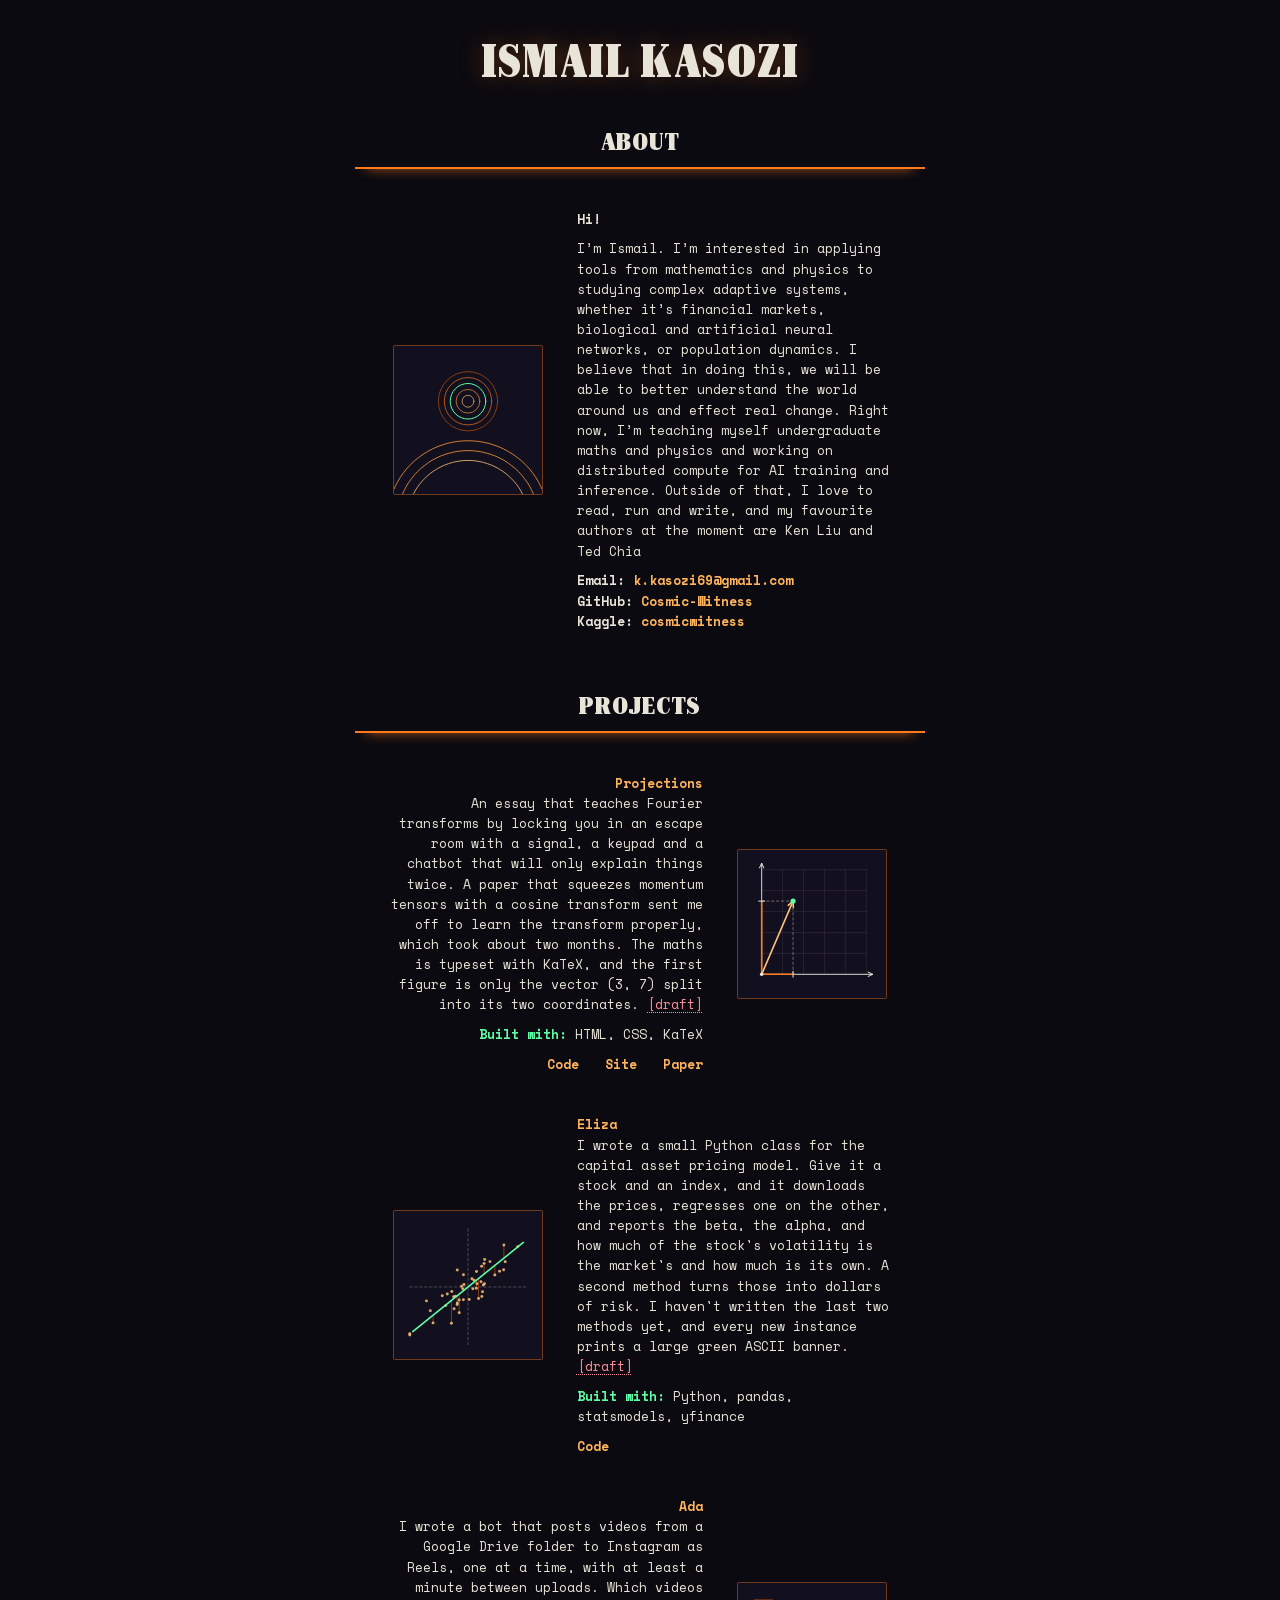
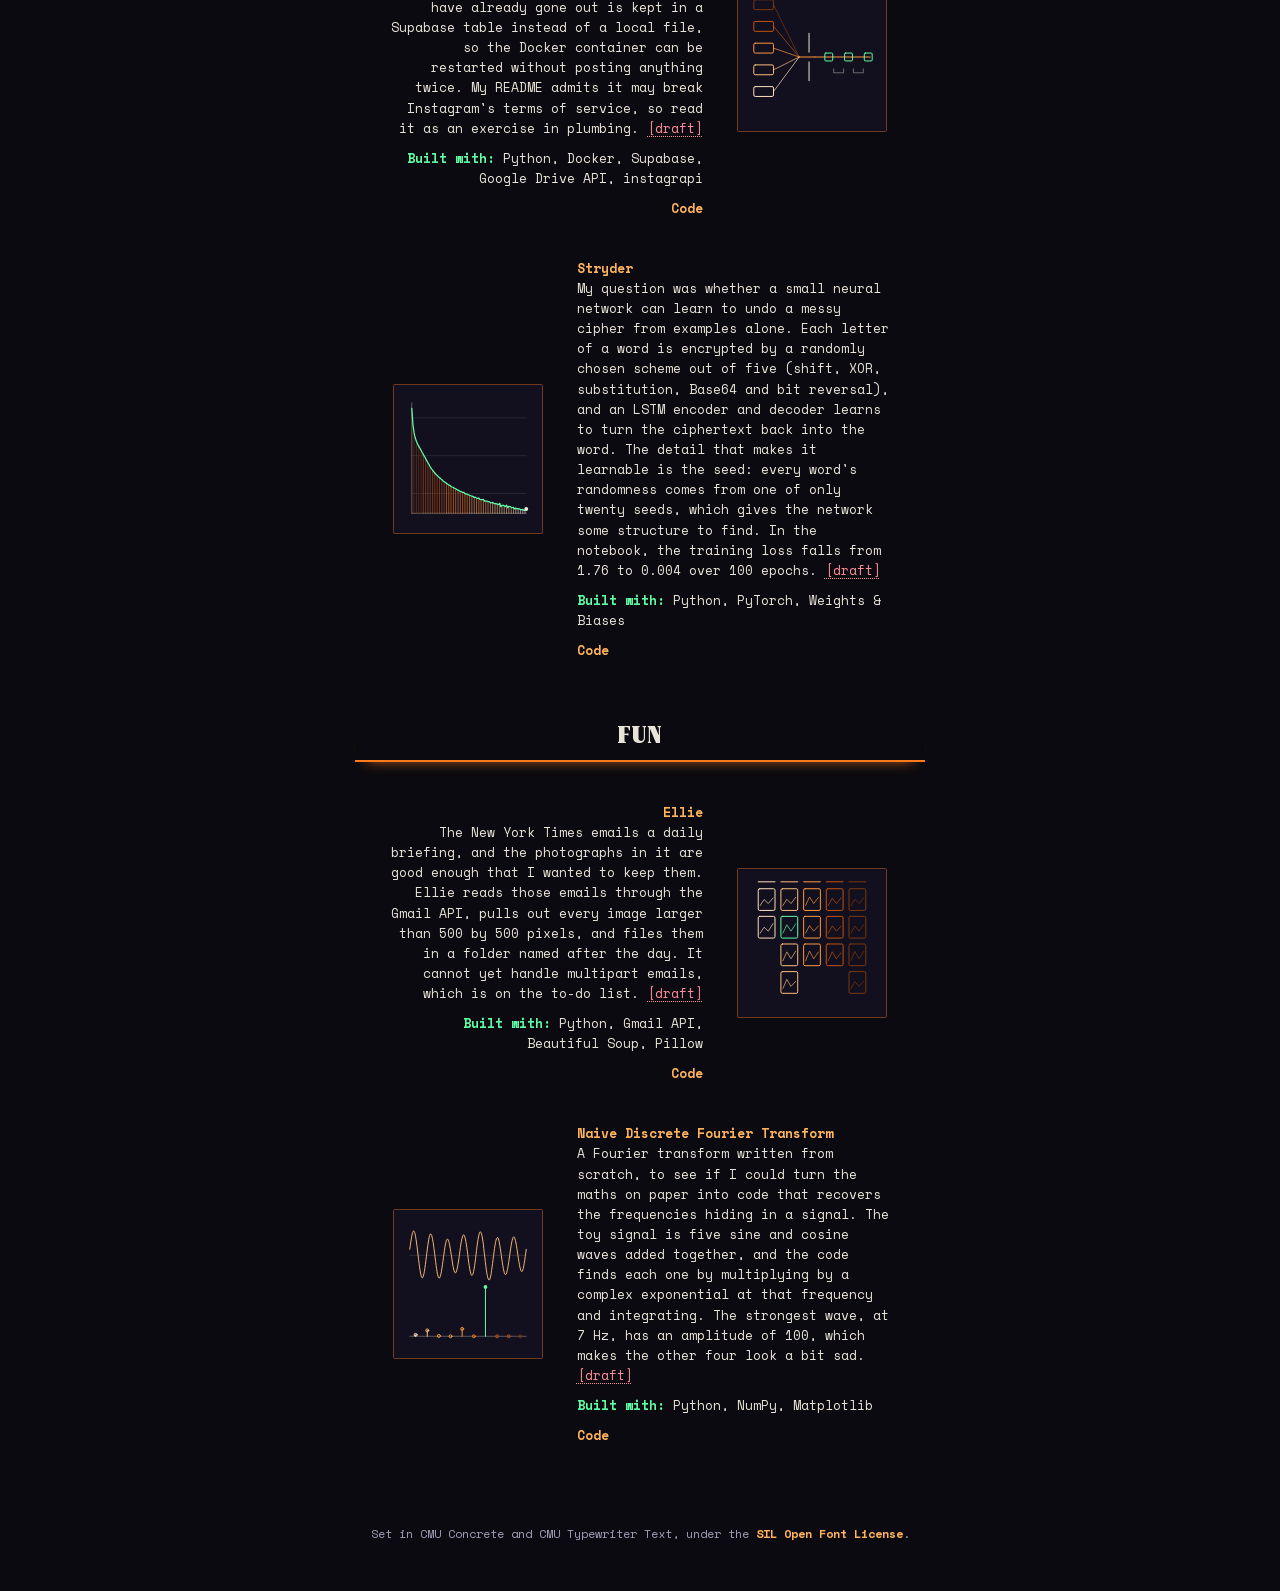
==== index.html @ 3f0572e3 "Replace introduction placeholders with personal biography" ====
<!doctype html>
<!-- Generated by scripts/build.py from content/projects.yaml. Edit those, not this file. -->
<html lang="en" data-font="mixed">
<head>
<meta charset="utf-8">
<meta name="viewport" content="width=device-width, initial-scale=1">
<title>Ismail Kasozi</title>
<meta name="description" content="Personal site of Ismail Kasozi: projects, writing and experiments.">
<meta name="color-scheme" content="light">
<meta name="theme-color" content="#ffffff">
<link rel="canonical" href="https://cosmic-witness.github.io/Archive-of-My-Own/">
<meta property="og:type" content="website">
<meta property="og:site_name" content="Ismail Kasozi">
<meta property="og:title" content="Ismail Kasozi">
<meta property="og:description" content="Personal site of Ismail Kasozi: projects, writing and experiments.">
<meta property="og:url" content="https://cosmic-witness.github.io/Archive-of-My-Own/">
<meta property="og:image" content="https://cosmic-witness.github.io/Archive-of-My-Own/og.png">
<meta property="og:image:width" content="1200">
<meta property="og:image:height" content="630">
<meta property="og:image:alt" content="Ismail Kasozi: a row of project thumbnails">
<meta name="twitter:card" content="summary_large_image">
<link rel="icon" href="favicon.svg" type="image/svg+xml" sizes="any">
<link rel="icon" href="favicon.png" type="image/png" sizes="32x32">
<link rel="apple-touch-icon" href="apple-touch-icon.png">
<link rel="preload" href="fonts/cmu-concrete-roman.woff2" as="font" type="font/woff2" crossorigin>
<link rel="preload" href="fonts/cmu-concrete-bold.woff2" as="font" type="font/woff2" crossorigin>
<link rel="preload" href="fonts/cmu-typewriter-bold.woff2" as="font" type="font/woff2" crossorigin>
<link rel="stylesheet" href="styles.css">
</head>
<body>
<a class="skip" href="#main">Skip to content</a>
<header class="masthead">
<h1>Ismail Kasozi</h1>
</header>
<main id="main">
<section id="about" aria-labelledby="h-about">
<h2 id="h-about">About</h2>
<div class="entry entry--left">
<div class="entry__media"><img class="thumb" src="thumbs/photo-placeholder.svg" width="150" height="150" alt="Placeholder for a portrait of Ismail Kasozi"></div>
<div class="entry__text">
<p class="hello">Hi!</p>
<p>I’m Ismail. I’m interested in applying tools from mathematics and physics to studying complex adaptive systems, whether it’s financial markets, biological and artificial neural networks, or population dynamics. I believe that in doing this, we will be able to better understand the world around us and effect real change. Right now, I’m teaching myself undergraduate maths and physics and working on distributed compute for AI training and inference. Outside of that, I love to read, run and write, and my favourite authors at the moment are Ken Liu and Ted Chia</p>
<p class="contact"><b>Email:</b> <span class="email" data-user="k.kasozi69" data-domain="gmail.com">k.kasozi69 [at] gmail [dot] com</span><br>
<b>GitHub:</b> <a href="https://github.com/Cosmic-Witness">Cosmic-Witness</a><br>
<b>Kaggle:</b> <a href="https://www.kaggle.com/cosmicwitness">cosmicwitness</a></p>
</div>
</div>
</section>
<section id="projects" aria-labelledby="h-projects">
<h2 id="h-projects">Projects</h2>
<article class="entry entry--right" id="projections">
<div class="entry__media"><img class="thumb" src="thumbs/Projections.svg" width="150" height="150" alt="Plot of the vector (3, 7) on x and y axes, with dashed guide lines to its coordinates on each axis."></div>
<div class="entry__text">
<h3 class="entry__title"><a href="https://cosmic-witness.github.io/Projections/">Projections</a></h3>
<p>An essay that teaches Fourier transforms by locking you in an escape room with a signal, a keypad and a chatbot that will only explain things twice. A paper that squeezes momentum tensors with a cosine transform sent me off to learn the transform properly, which took about two months. The maths is typeset with KaTeX, and the first figure is only the vector (3, 7) split into its two coordinates. <span class="draft">[draft]</span></p>
<p class="entry__built"><b>Built with:</b> HTML, CSS, KaTeX</p>
<p class="entry__links"><a href="https://github.com/Cosmic-Witness/Projections">Code</a> <a href="https://cosmic-witness.github.io/Projections/">Site</a> <a href="https://github.com/Cosmic-Witness/Projections/blob/main/Projections.pdf">Paper</a></p>
</div>
</article>
<article class="entry entry--left" id="eliza">
<div class="entry__media"><img class="thumb" src="thumbs/Eliza.svg" width="150" height="150" alt="Scatter of stock returns against market returns with a fitted red line and dashed zero axes."></div>
<div class="entry__text">
<h3 class="entry__title"><a href="https://github.com/Cosmic-Witness/Eliza">Eliza</a></h3>
<p>I wrote a small Python class for the capital asset pricing model. Give it a stock and an index, and it downloads the prices, regresses one on the other, and reports the beta, the alpha, and how much of the stock's volatility is the market's and how much is its own. A second method turns those into dollars of risk. I haven't written the last two methods yet, and every new instance prints a large green ASCII banner. <span class="draft">[draft]</span></p>
<p class="entry__built"><b>Built with:</b> Python, pandas, statsmodels, yfinance</p>
<p class="entry__links"><a href="https://github.com/Cosmic-Witness/Eliza">Code</a></p>
</div>
</article>
<article class="entry entry--right" id="ada">
<div class="entry__media"><img class="thumb" src="thumbs/Ada.svg" width="150" height="150" alt="Five rectangles narrowing through a gate into a single line of evenly spaced squares."></div>
<div class="entry__text">
<h3 class="entry__title"><a href="https://github.com/Cosmic-Witness/Ada">Ada</a></h3>
<p>I wrote a bot that posts videos from a Google Drive folder to Instagram as Reels, one at a time, with at least a minute between uploads. Which videos have already gone out is kept in a Supabase table instead of a local file, so the Docker container can be restarted without posting anything twice. My README admits it may break Instagram's terms of service, so read it as an exercise in plumbing. <span class="draft">[draft]</span></p>
<p class="entry__built"><b>Built with:</b> Python, Docker, Supabase, Google Drive API, instagrapi</p>
<p class="entry__links"><a href="https://github.com/Cosmic-Witness/Ada">Code</a></p>
</div>
</article>
<article class="entry entry--left" id="stryder">
<div class="entry__media"><img class="thumb" src="thumbs/Stryder.svg" width="150" height="150" alt="Training loss against epoch on a log scale, falling steeply at first and then flattening over 100 epochs."></div>
<div class="entry__text">
<h3 class="entry__title"><a href="https://github.com/Cosmic-Witness/Stryder">Stryder</a></h3>
<p>My question was whether a small neural network can learn to undo a messy cipher from examples alone. Each letter of a word is encrypted by a randomly chosen scheme out of five (shift, XOR, substitution, Base64 and bit reversal), and an LSTM encoder and decoder learns to turn the ciphertext back into the word. The detail that makes it learnable is the seed: every word's randomness comes from one of only twenty seeds, which gives the network some structure to find. In the notebook, the training loss falls from 1.76 to 0.004 over 100 epochs. <span class="draft">[draft]</span></p>
<p class="entry__built"><b>Built with:</b> Python, PyTorch, Weights &amp; Biases</p>
<p class="entry__links"><a href="https://github.com/Cosmic-Witness/Stryder">Code</a></p>
</div>
</article>
</section>
<section id="fun" aria-labelledby="h-fun">
<h2 id="h-fun">Fun</h2>
<article class="entry entry--right" id="ellie">
<div class="entry__media"><img class="thumb" src="thumbs/Ellie.svg" width="150" height="150" alt="A grid of photo frames in five columns, one column for each weekday."></div>
<div class="entry__text">
<h3 class="entry__title"><a href="https://github.com/Cosmic-Witness/Ellie">Ellie</a></h3>
<p>The New York Times emails a daily briefing, and the photographs in it are good enough that I wanted to keep them. Ellie reads those emails through the Gmail API, pulls out every image larger than 500 by 500 pixels, and files them in a folder named after the day. It cannot yet handle multipart emails, which is on the to-do list. <span class="draft">[draft]</span></p>
<p class="entry__built"><b>Built with:</b> Python, Gmail API, Beautiful Soup, Pillow</p>
<p class="entry__links"><a href="https://github.com/Cosmic-Witness/Ellie">Code</a></p>
</div>
</article>
<article class="entry entry--left" id="naive-discrete-fourier-transform">
<div class="entry__media"><img class="thumb" src="thumbs/Naive-Discrete-Fourier-Transform.svg" width="150" height="150" alt="A summed sine wave above a stem plot of its Fourier coefficient magnitudes, with one tall spike at 7 hertz and four small ones."></div>
<div class="entry__text">
<h3 class="entry__title"><a href="https://github.com/Cosmic-Witness/Naive-Discrete-Fourier-Transform">Naive Discrete Fourier Transform</a></h3>
<p>A Fourier transform written from scratch, to see if I could turn the maths on paper into code that recovers the frequencies hiding in a signal. The toy signal is five sine and cosine waves added together, and the code finds each one by multiplying by a complex exponential at that frequency and integrating. The strongest wave, at 7 Hz, has an amplitude of 100, which makes the other four look a bit sad. <span class="draft">[draft]</span></p>
<p class="entry__built"><b>Built with:</b> Python, NumPy, Matplotlib</p>
<p class="entry__links"><a href="https://github.com/Cosmic-Witness/Naive-Discrete-Fourier-Transform">Code</a></p>
</div>
</article>
</section>
</main>
<footer>
Set in CMU Concrete and CMU Typewriter Text, under the <a href="fonts/OFL.txt">SIL Open Font License</a>.
</footer>
<script>
document.querySelectorAll('.email').forEach(function (el) {
  var a = document.createElement('a'), addr = el.dataset.user + '@' + el.dataset.domain;
  a.href = 'mailto:' + addr; a.textContent = addr; el.replaceWith(a);
});
</script>
</body>
</html>
---- styles.css ----
/* Personal site. One centred column, no framework, no JavaScript needed to read it.
   Dark, with an orange rule and a green accent: the layout is plain and only colour and type carry the mood. */

/* ---- Fonts ---------------------------------------------------------------------------------
   Self-hosted, SIL OFL 1.1 (licences in fonts/). font-display: block, plus the <link rel="preload"> tags in
   index.html, means text is held back for a few milliseconds instead of being drawn in one face and then
   swapped to another. */
@font-face { font-family: "Roboto Serif Display"; font-weight: 900; font-style: normal; font-display: block;
  src: url("fonts/roboto-serif-display.woff2") format("woff2"); }
@font-face { font-family: "Roboto Serif Text"; font-weight: 400 700; font-style: normal; font-display: block;
  src: url("fonts/roboto-serif-text.woff2") format("woff2"); }
@font-face { font-family: "Space Mono"; font-weight: 400; font-style: normal; font-display: block;
  src: url("fonts/space-mono-regular.woff2") format("woff2"); }
@font-face { font-family: "Space Mono"; font-weight: 700; font-style: normal; font-display: block;
  src: url("fonts/space-mono-bold.woff2") format("woff2"); }

/* ---- Font presets ----------------------------------------------------------------------------
   Change <html data-font="..."> (or `font:` in content/projects.yaml, then rebuild).
     mixed     heavy condensed serif for the name and headings, monospace for everything else (default).
     terminal  monospace everywhere.
     paper     the serif everywhere: heavy for the headings, a text weight for the rest.
   Each preset sets two custom properties. If a web font fails to load, each falls back inside its own
   family (serif or monospace), so one preset never turns into another. */
:root {
  color-scheme: dark;
  --paper: #0b0a10;        /* page */
  --ink: #e9e4d8;         /* text */
  --muted: #a39cb8;
  --accent: #ff7a1a;       /* the rule under each heading */
  --link: #ffb35c;
  --green: #5dffa6;
  --alert: #ff8e9a;        /* [draft] and [TODO] */

  --display: "Roboto Serif Display", "Times New Roman", Times, serif;
  --serif: "Roboto Serif Text", Georgia, "Times New Roman", serif;
  --mono: "Space Mono", ui-monospace, "SFMono-Regular", Menlo, Consolas, monospace;

  --font-body: var(--mono);
  --font-head: var(--display);
  --head-weight: 900;
  --head-tracking: 0.03em;

  --size-body: 13px;
  --size-h1: 46px;
  --size-h2: 25px;
  --leading: 1.55;
}
:root[data-font="mixed"]    { --font-body: var(--mono);  --font-head: var(--display); }
:root[data-font="terminal"] { --font-body: var(--mono);  --font-head: var(--mono);
                              --head-weight: 700; --head-tracking: 0.14em; --size-h1: 28px; --size-h2: 17px; }
:root[data-font="paper"]    { --font-body: var(--serif); --font-head: var(--display); --size-body: 14px; }

/* ---- Base ------------------------------------------------------------------------------------ */
*, *::before, *::after { box-sizing: border-box; }

html { background: var(--paper); -webkit-text-size-adjust: 100%; text-size-adjust: 100%; }

body {
  margin: 0;
  padding: 0 16px 48px;
  background: var(--paper);
  color: var(--ink);
  font-family: var(--font-body);
  font-size: var(--size-body);
  line-height: var(--leading);
  overflow-wrap: break-word;
}

a { color: var(--link); font-weight: 700; text-decoration: none; }
a:hover { text-decoration: underline; text-underline-offset: 2px; text-shadow: 0 0 12px rgba(255, 179, 92, 0.55); }
a:focus-visible { outline: 2px solid var(--green); outline-offset: 3px; border-radius: 2px; }

.skip { position: absolute; left: 8px; top: -48px; padding: 6px 10px; background: var(--paper); border: 2px solid var(--green); }
.skip:focus { top: 8px; }

/* ---- Name and section headings -------------------------------------------------------------- */
.masthead { padding-top: 36px; text-align: center; }

h1 {
  margin: 0;
  font-family: var(--font-head);
  font-size: var(--size-h1);
  font-weight: var(--head-weight);
  letter-spacing: var(--head-tracking);
  text-transform: uppercase;
  line-height: 1.1;
  text-shadow: 0 0 24px rgba(255, 122, 26, 0.3);
}

/* 550px of text plus 10px padding each side, and one 2px rule underneath: nothing else. */
h2 {
  width: 100%;
  max-width: 570px;
  margin: 30px auto 0;
  padding: 10px;
  border-bottom: 2px solid var(--accent);
  box-shadow: 0 10px 14px -12px rgba(255, 122, 26, 0.85);
  text-align: center;
  font-family: var(--font-head);
  font-size: var(--size-h2);
  font-weight: var(--head-weight);
  letter-spacing: var(--head-tracking);
  text-transform: uppercase;
  line-height: 1.2;
}

/* ---- Entries ---------------------------------------------------------------------------------
   500px of content plus 40px padding each side; thumbnail column 1 : text column 2; 30px gap.
   Vertical padding of 20px top and bottom gives 40px between entries. */
.entry {
  display: flex;
  align-items: center;
  gap: 30px;
  width: 100%;
  max-width: 580px;
  margin: 0 auto;
  padding: 20px 40px;
}
.entry:first-of-type { padding-top: 40px; }

.entry__media { flex: 1 1 0; display: flex; justify-content: center; min-width: 0; }
.entry__text { flex: 2 1 0; min-width: 0; text-align: left; }

/* The zigzag: image on the right, text on the right-hand side of its column, aligned towards the image. */
.entry--right { flex-direction: row-reverse; }
.entry--right .entry__text { text-align: right; }

.thumb { display: block; width: 150px; height: 150px; border: 1px solid rgba(255, 122, 26, 0.4); border-radius: 2px; background: #120f1f; }

.entry__title { margin: 0; font-size: inherit; font-weight: 700; line-height: inherit; }
.entry__text p { margin: 0 0 0.75em; }
.entry__text p:last-child { margin-bottom: 0; }
.entry__built b { color: var(--green); }
.entry__links a + a { margin-left: 1.4em; }

.hello { margin-bottom: 0.4em; font-weight: 700; }
.contact { margin-top: 1em; }

/* Markers for things you still have to fill in.
   A text decoration, not a border, so the marks appear together with the text and not before it. */
.todo, .draft { color: var(--alert); font-weight: 400; text-decoration: underline dotted; text-decoration-thickness: 1px; text-underline-offset: 3px; }
.draft { white-space: nowrap; }

footer { max-width: 570px; margin: 48px auto 0; padding-top: 12px; text-align: center; color: var(--muted); font-size: 12px; }

/* ---- Phones ----------------------------------------------------------------------------------
   Stack each entry: image on top, centred; all text left-aligned. Body text goes up to 16px
   (15px in the monospace preset, whose letters are wider). */
@media (max-width: 640px) {
  :root { --size-body: 16px; --size-h1: 36px; --size-h2: 23px; --leading: 1.55; }
  :root[data-font="terminal"] { --size-body: 15px; --size-h1: 22px; --size-h2: 15px; }
  :root[data-font="paper"] { --size-body: 16px; }

  body { padding-bottom: 32px; }

  h2 { margin-top: 18px; }

  .entry, .entry--right {
    flex-direction: column;
    align-items: center;
    gap: 16px;
    max-width: 500px;
    padding: 24px 0;
  }
  .entry:first-of-type { padding-top: 28px; }
  .entry__media { flex: none; }
  .entry__text, .entry--right .entry__text { flex: none; width: 100%; text-align: left; }

  .entry__links a { display: inline-block; padding: 6px 0; }
}

/* On paper, back to dark ink on white. */
@media print {
  :root { --paper: #fff; --ink: #000; --muted: #444; --link: #000; --accent: #000; --green: #000; --alert: #000; }
  .skip { display: none; }
  a { text-decoration: underline; }
  h1, h2 { text-shadow: none; box-shadow: none; }
}
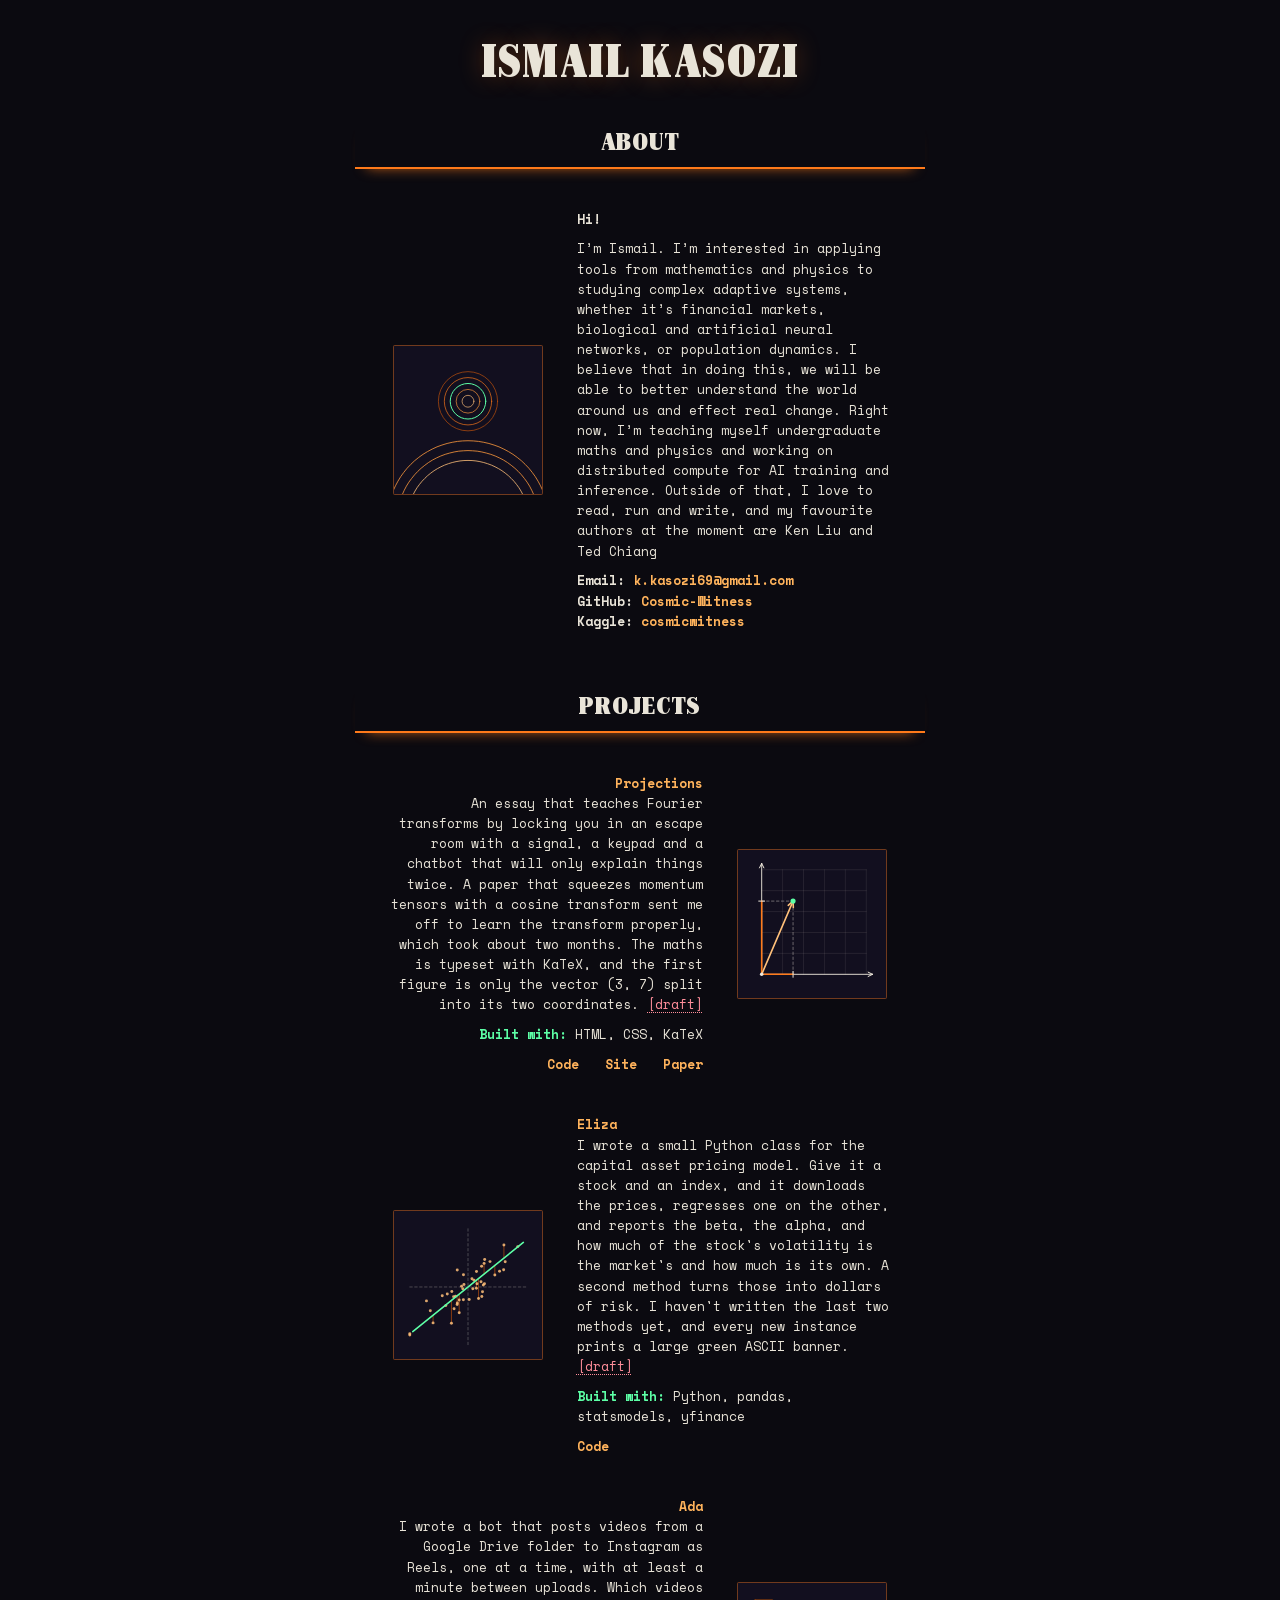
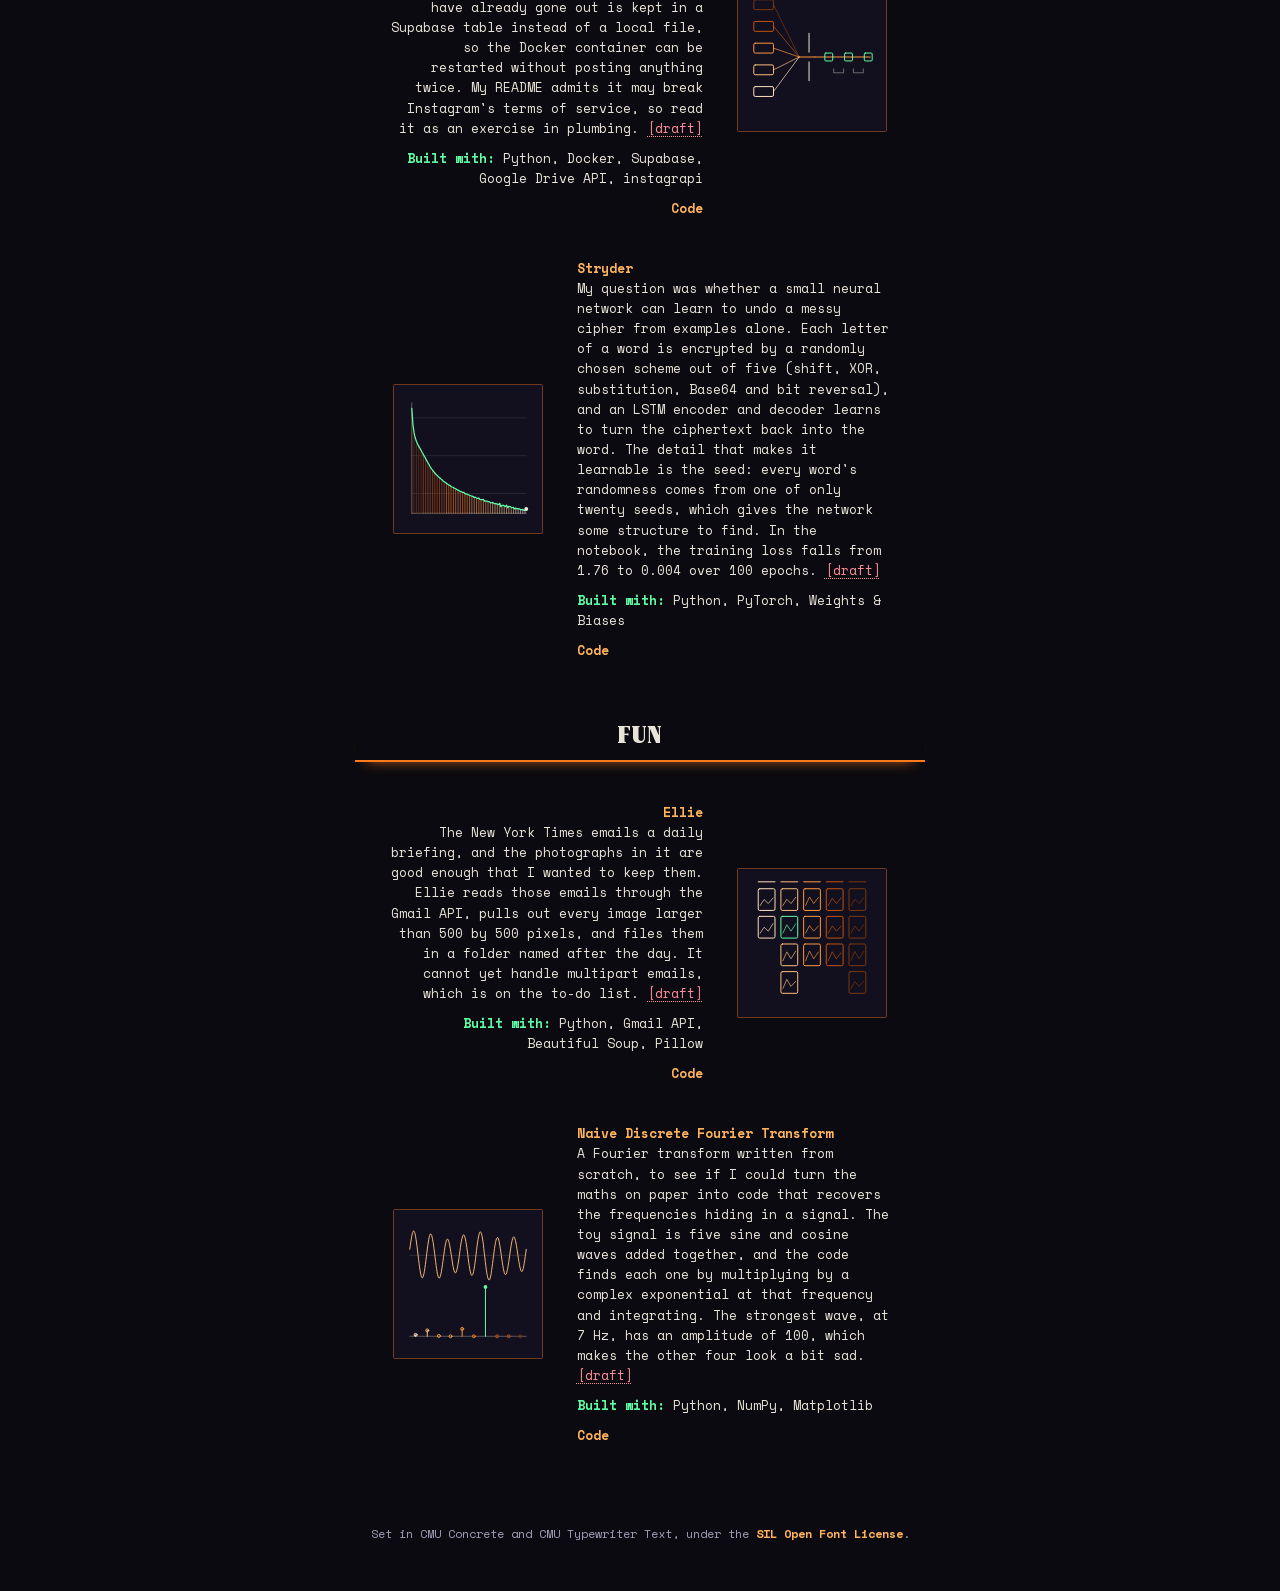
==== commit b2c1c5a9: "Correct Ted Chiang name" ====
--- a/index.html
+++ b/index.html
@@ -39,7 +39,7 @@
 <div class="entry__media"><img class="thumb" src="thumbs/photo-placeholder.svg" width="150" height="150" alt="Placeholder for a portrait of Ismail Kasozi"></div>
 <div class="entry__text">
 <p class="hello">Hi!</p>
-<p>I’m Ismail. I’m interested in applying tools from mathematics and physics to studying complex adaptive systems, whether it’s financial markets, biological and artificial neural networks, or population dynamics. I believe that in doing this, we will be able to better understand the world around us and effect real change. Right now, I’m teaching myself undergraduate maths and physics and working on distributed compute for AI training and inference. Outside of that, I love to read, run and write, and my favourite authors at the moment are Ken Liu and Ted Chia</p>
+<p>I’m Ismail. I’m interested in applying tools from mathematics and physics to studying complex adaptive systems, whether it’s financial markets, biological and artificial neural networks, or population dynamics. I believe that in doing this, we will be able to better understand the world around us and effect real change. Right now, I’m teaching myself undergraduate maths and physics and working on distributed compute for AI training and inference. Outside of that, I love to read, run and write, and my favourite authors at the moment are Ken Liu and Ted Chiang</p>
 <p class="contact"><b>Email:</b> <span class="email" data-user="k.kasozi69" data-domain="gmail.com">k.kasozi69 [at] gmail [dot] com</span><br>
 <b>GitHub:</b> <a href="https://github.com/Cosmic-Witness">Cosmic-Witness</a><br>
 <b>Kaggle:</b> <a href="https://www.kaggle.com/cosmicwitness">cosmicwitness</a></p>
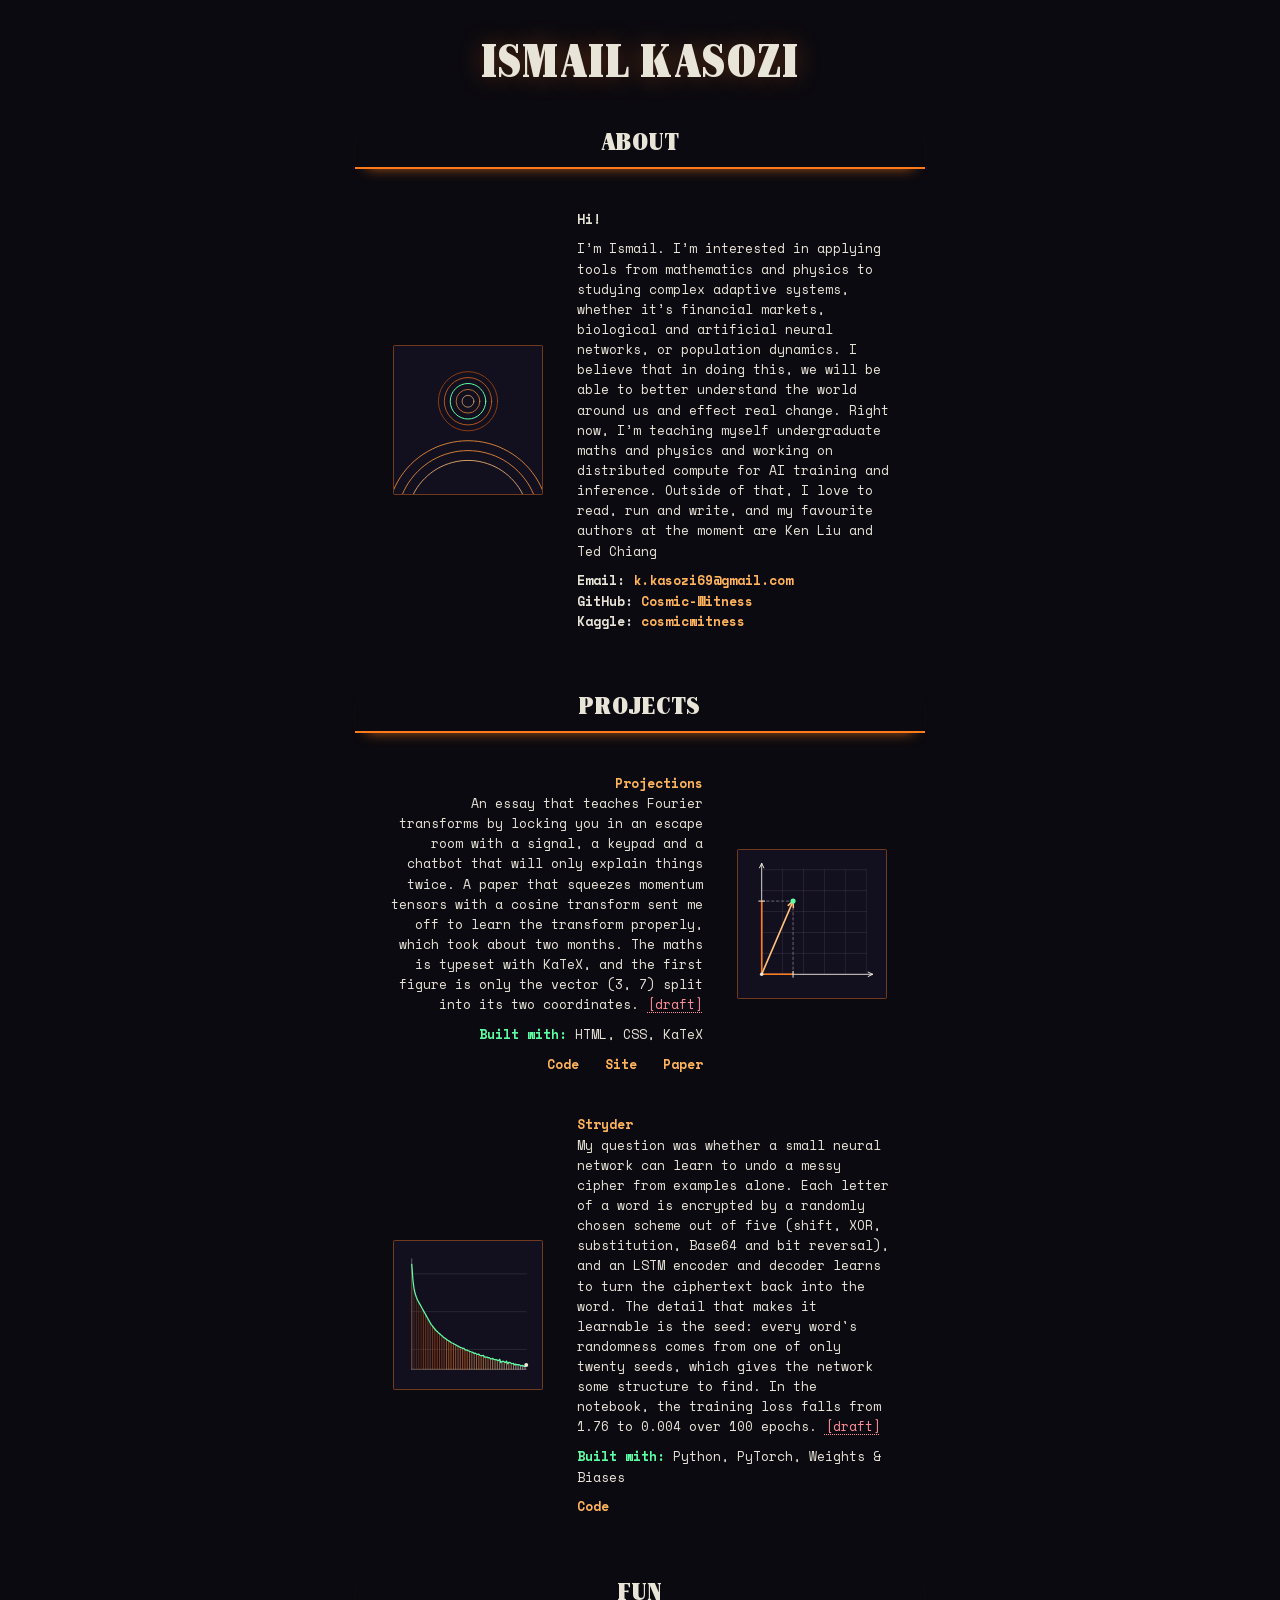
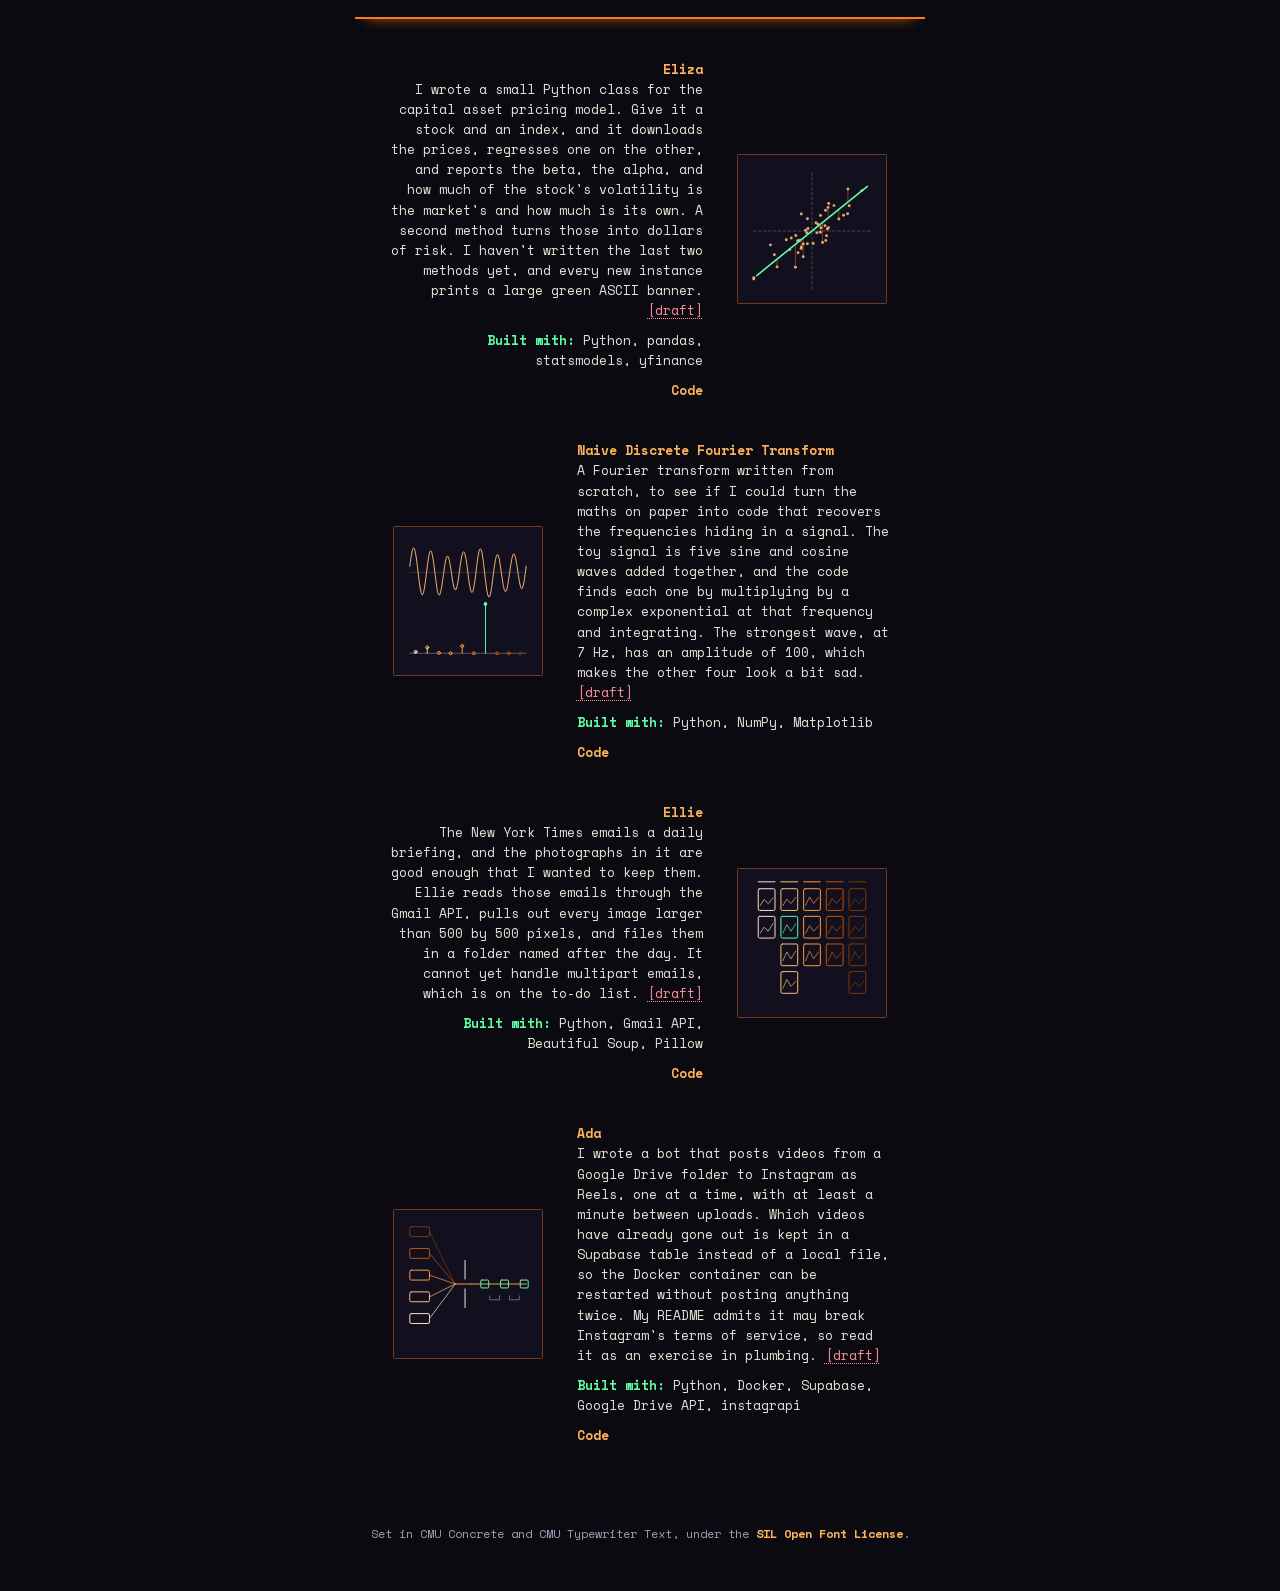
==== commit 58d5d46a: "Move Eliza and Ada to Fun and order projects" ====
--- a/index.html
+++ b/index.html
@@ -57,24 +57,6 @@
 <p class="entry__links"><a href="https://github.com/Cosmic-Witness/Projections">Code</a> <a href="https://cosmic-witness.github.io/Projections/">Site</a> <a href="https://github.com/Cosmic-Witness/Projections/blob/main/Projections.pdf">Paper</a></p>
 </div>
 </article>
-<article class="entry entry--left" id="eliza">
-<div class="entry__media"><img class="thumb" src="thumbs/Eliza.svg" width="150" height="150" alt="Scatter of stock returns against market returns with a fitted red line and dashed zero axes."></div>
-<div class="entry__text">
-<h3 class="entry__title"><a href="https://github.com/Cosmic-Witness/Eliza">Eliza</a></h3>
-<p>I wrote a small Python class for the capital asset pricing model. Give it a stock and an index, and it downloads the prices, regresses one on the other, and reports the beta, the alpha, and how much of the stock's volatility is the market's and how much is its own. A second method turns those into dollars of risk. I haven't written the last two methods yet, and every new instance prints a large green ASCII banner. <span class="draft">[draft]</span></p>
-<p class="entry__built"><b>Built with:</b> Python, pandas, statsmodels, yfinance</p>
-<p class="entry__links"><a href="https://github.com/Cosmic-Witness/Eliza">Code</a></p>
-</div>
-</article>
-<article class="entry entry--right" id="ada">
-<div class="entry__media"><img class="thumb" src="thumbs/Ada.svg" width="150" height="150" alt="Five rectangles narrowing through a gate into a single line of evenly spaced squares."></div>
-<div class="entry__text">
-<h3 class="entry__title"><a href="https://github.com/Cosmic-Witness/Ada">Ada</a></h3>
-<p>I wrote a bot that posts videos from a Google Drive folder to Instagram as Reels, one at a time, with at least a minute between uploads. Which videos have already gone out is kept in a Supabase table instead of a local file, so the Docker container can be restarted without posting anything twice. My README admits it may break Instagram's terms of service, so read it as an exercise in plumbing. <span class="draft">[draft]</span></p>
-<p class="entry__built"><b>Built with:</b> Python, Docker, Supabase, Google Drive API, instagrapi</p>
-<p class="entry__links"><a href="https://github.com/Cosmic-Witness/Ada">Code</a></p>
-</div>
-</article>
 <article class="entry entry--left" id="stryder">
 <div class="entry__media"><img class="thumb" src="thumbs/Stryder.svg" width="150" height="150" alt="Training loss against epoch on a log scale, falling steeply at first and then flattening over 100 epochs."></div>
 <div class="entry__text">
@@ -87,6 +69,24 @@
 </section>
 <section id="fun" aria-labelledby="h-fun">
 <h2 id="h-fun">Fun</h2>
+<article class="entry entry--right" id="eliza">
+<div class="entry__media"><img class="thumb" src="thumbs/Eliza.svg" width="150" height="150" alt="Scatter of stock returns against market returns with a fitted red line and dashed zero axes."></div>
+<div class="entry__text">
+<h3 class="entry__title"><a href="https://github.com/Cosmic-Witness/Eliza">Eliza</a></h3>
+<p>I wrote a small Python class for the capital asset pricing model. Give it a stock and an index, and it downloads the prices, regresses one on the other, and reports the beta, the alpha, and how much of the stock's volatility is the market's and how much is its own. A second method turns those into dollars of risk. I haven't written the last two methods yet, and every new instance prints a large green ASCII banner. <span class="draft">[draft]</span></p>
+<p class="entry__built"><b>Built with:</b> Python, pandas, statsmodels, yfinance</p>
+<p class="entry__links"><a href="https://github.com/Cosmic-Witness/Eliza">Code</a></p>
+</div>
+</article>
+<article class="entry entry--left" id="naive-discrete-fourier-transform">
+<div class="entry__media"><img class="thumb" src="thumbs/Naive-Discrete-Fourier-Transform.svg" width="150" height="150" alt="A summed sine wave above a stem plot of its Fourier coefficient magnitudes, with one tall spike at 7 hertz and four small ones."></div>
+<div class="entry__text">
+<h3 class="entry__title"><a href="https://github.com/Cosmic-Witness/Naive-Discrete-Fourier-Transform">Naive Discrete Fourier Transform</a></h3>
+<p>A Fourier transform written from scratch, to see if I could turn the maths on paper into code that recovers the frequencies hiding in a signal. The toy signal is five sine and cosine waves added together, and the code finds each one by multiplying by a complex exponential at that frequency and integrating. The strongest wave, at 7 Hz, has an amplitude of 100, which makes the other four look a bit sad. <span class="draft">[draft]</span></p>
+<p class="entry__built"><b>Built with:</b> Python, NumPy, Matplotlib</p>
+<p class="entry__links"><a href="https://github.com/Cosmic-Witness/Naive-Discrete-Fourier-Transform">Code</a></p>
+</div>
+</article>
 <article class="entry entry--right" id="ellie">
 <div class="entry__media"><img class="thumb" src="thumbs/Ellie.svg" width="150" height="150" alt="A grid of photo frames in five columns, one column for each weekday."></div>
 <div class="entry__text">
@@ -96,13 +96,13 @@
 <p class="entry__links"><a href="https://github.com/Cosmic-Witness/Ellie">Code</a></p>
 </div>
 </article>
-<article class="entry entry--left" id="naive-discrete-fourier-transform">
-<div class="entry__media"><img class="thumb" src="thumbs/Naive-Discrete-Fourier-Transform.svg" width="150" height="150" alt="A summed sine wave above a stem plot of its Fourier coefficient magnitudes, with one tall spike at 7 hertz and four small ones."></div>
+<article class="entry entry--left" id="ada">
+<div class="entry__media"><img class="thumb" src="thumbs/Ada.svg" width="150" height="150" alt="Five rectangles narrowing through a gate into a single line of evenly spaced squares."></div>
 <div class="entry__text">
-<h3 class="entry__title"><a href="https://github.com/Cosmic-Witness/Naive-Discrete-Fourier-Transform">Naive Discrete Fourier Transform</a></h3>
-<p>A Fourier transform written from scratch, to see if I could turn the maths on paper into code that recovers the frequencies hiding in a signal. The toy signal is five sine and cosine waves added together, and the code finds each one by multiplying by a complex exponential at that frequency and integrating. The strongest wave, at 7 Hz, has an amplitude of 100, which makes the other four look a bit sad. <span class="draft">[draft]</span></p>
-<p class="entry__built"><b>Built with:</b> Python, NumPy, Matplotlib</p>
-<p class="entry__links"><a href="https://github.com/Cosmic-Witness/Naive-Discrete-Fourier-Transform">Code</a></p>
+<h3 class="entry__title"><a href="https://github.com/Cosmic-Witness/Ada">Ada</a></h3>
+<p>I wrote a bot that posts videos from a Google Drive folder to Instagram as Reels, one at a time, with at least a minute between uploads. Which videos have already gone out is kept in a Supabase table instead of a local file, so the Docker container can be restarted without posting anything twice. My README admits it may break Instagram's terms of service, so read it as an exercise in plumbing. <span class="draft">[draft]</span></p>
+<p class="entry__built"><b>Built with:</b> Python, Docker, Supabase, Google Drive API, instagrapi</p>
+<p class="entry__links"><a href="https://github.com/Cosmic-Witness/Ada">Code</a></p>
 </div>
 </article>
 </section>
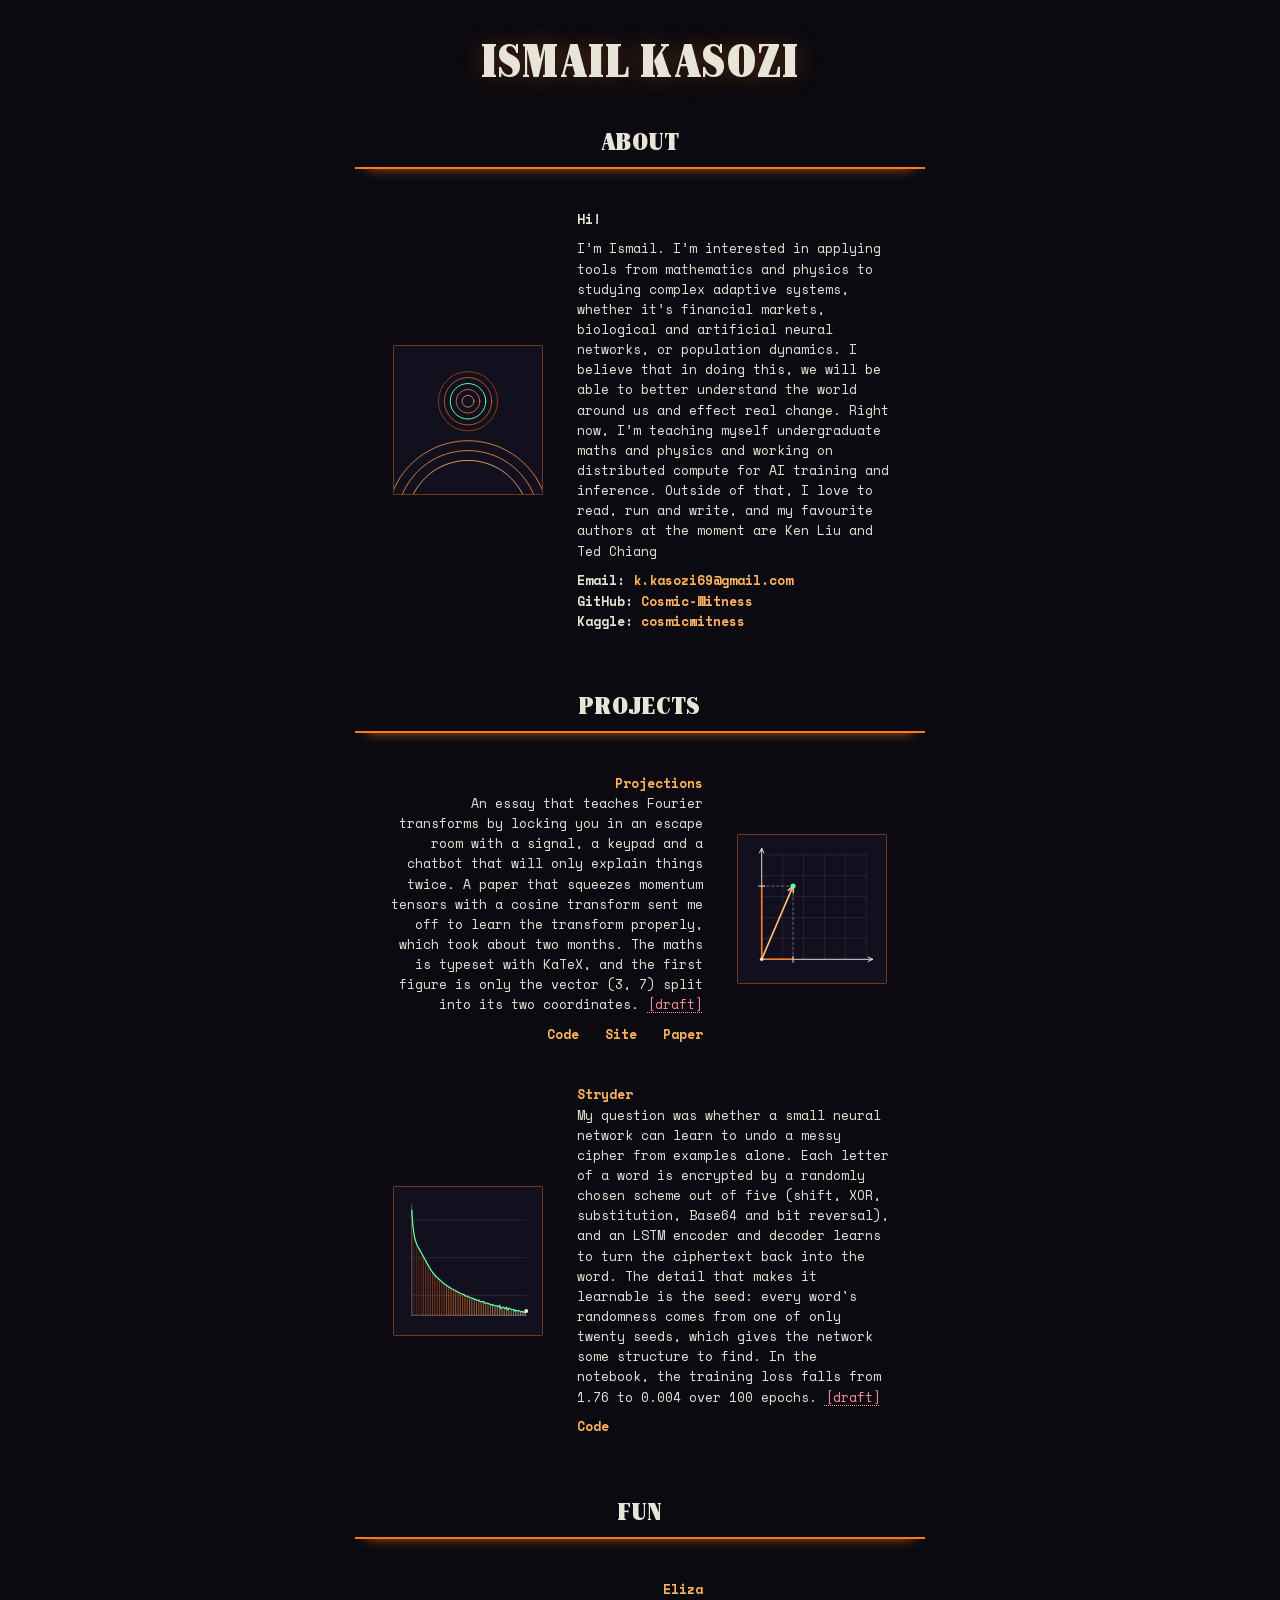
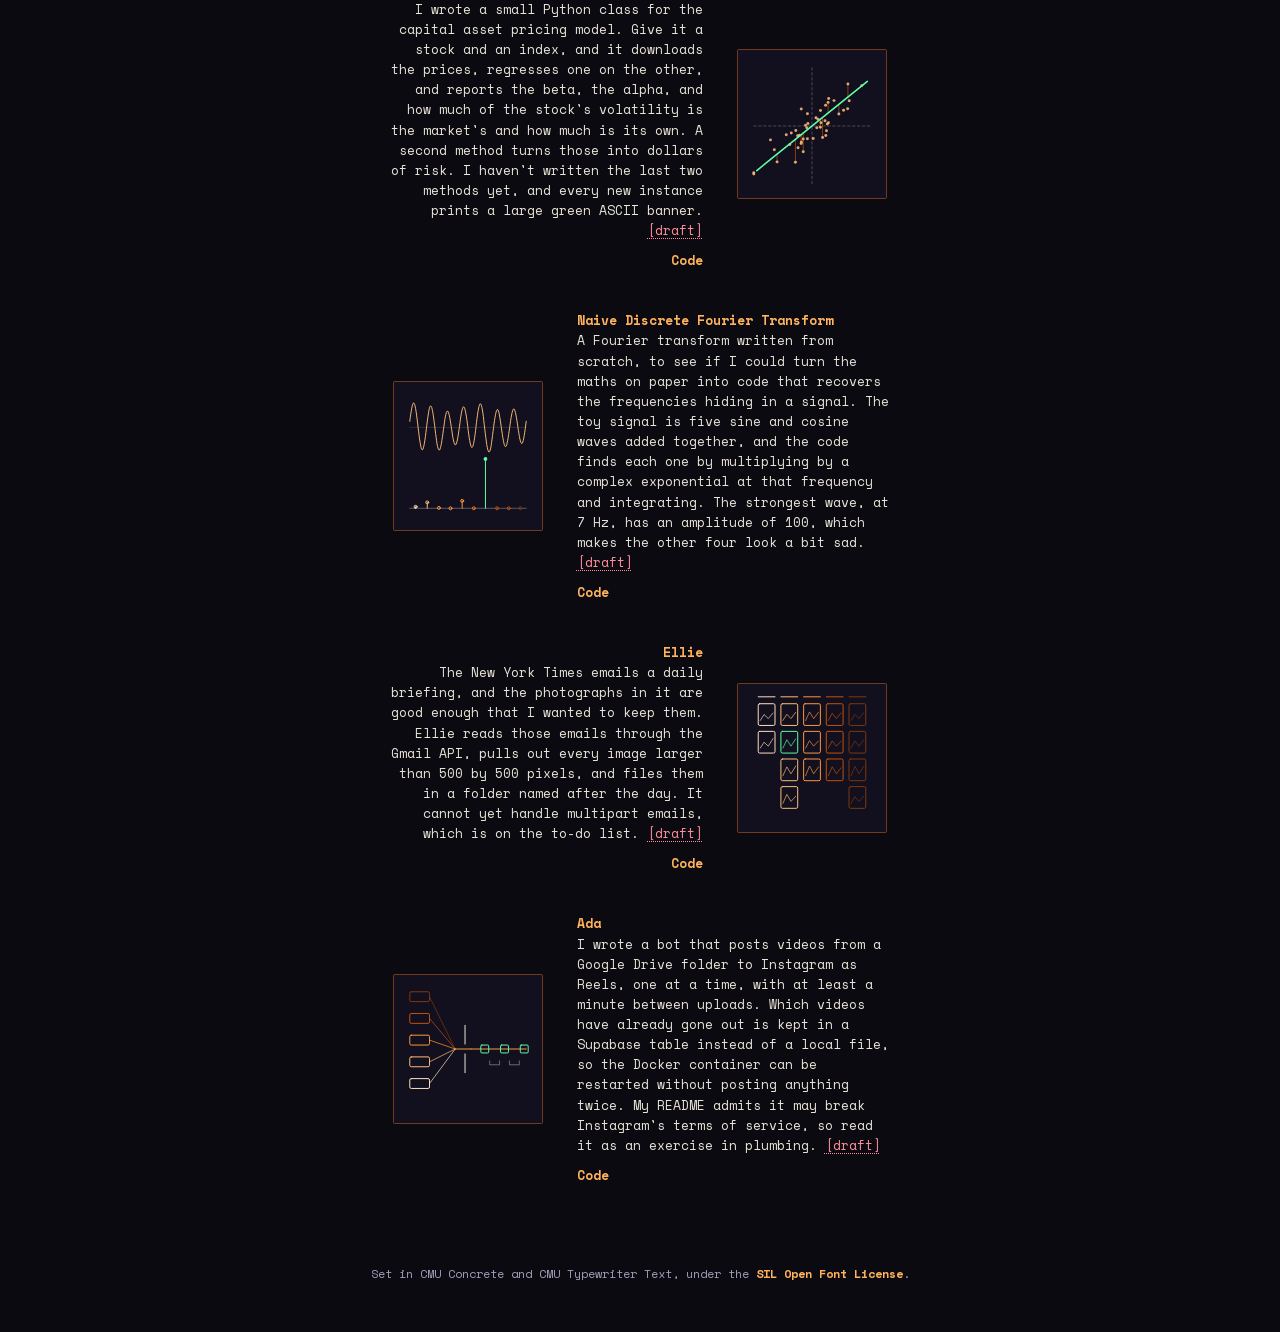
==== commit eaa9d593: "Remove built-with lines from entries" ====
--- a/index.html
+++ b/index.html
@@ -53,7 +53,6 @@
 <div class="entry__text">
 <h3 class="entry__title"><a href="https://cosmic-witness.github.io/Projections/">Projections</a></h3>
 <p>An essay that teaches Fourier transforms by locking you in an escape room with a signal, a keypad and a chatbot that will only explain things twice. A paper that squeezes momentum tensors with a cosine transform sent me off to learn the transform properly, which took about two months. The maths is typeset with KaTeX, and the first figure is only the vector (3, 7) split into its two coordinates. <span class="draft">[draft]</span></p>
-<p class="entry__built"><b>Built with:</b> HTML, CSS, KaTeX</p>
 <p class="entry__links"><a href="https://github.com/Cosmic-Witness/Projections">Code</a> <a href="https://cosmic-witness.github.io/Projections/">Site</a> <a href="https://github.com/Cosmic-Witness/Projections/blob/main/Projections.pdf">Paper</a></p>
 </div>
 </article>
@@ -62,7 +61,6 @@
 <div class="entry__text">
 <h3 class="entry__title"><a href="https://github.com/Cosmic-Witness/Stryder">Stryder</a></h3>
 <p>My question was whether a small neural network can learn to undo a messy cipher from examples alone. Each letter of a word is encrypted by a randomly chosen scheme out of five (shift, XOR, substitution, Base64 and bit reversal), and an LSTM encoder and decoder learns to turn the ciphertext back into the word. The detail that makes it learnable is the seed: every word's randomness comes from one of only twenty seeds, which gives the network some structure to find. In the notebook, the training loss falls from 1.76 to 0.004 over 100 epochs. <span class="draft">[draft]</span></p>
-<p class="entry__built"><b>Built with:</b> Python, PyTorch, Weights &amp; Biases</p>
 <p class="entry__links"><a href="https://github.com/Cosmic-Witness/Stryder">Code</a></p>
 </div>
 </article>
@@ -74,7 +72,6 @@
 <div class="entry__text">
 <h3 class="entry__title"><a href="https://github.com/Cosmic-Witness/Eliza">Eliza</a></h3>
 <p>I wrote a small Python class for the capital asset pricing model. Give it a stock and an index, and it downloads the prices, regresses one on the other, and reports the beta, the alpha, and how much of the stock's volatility is the market's and how much is its own. A second method turns those into dollars of risk. I haven't written the last two methods yet, and every new instance prints a large green ASCII banner. <span class="draft">[draft]</span></p>
-<p class="entry__built"><b>Built with:</b> Python, pandas, statsmodels, yfinance</p>
 <p class="entry__links"><a href="https://github.com/Cosmic-Witness/Eliza">Code</a></p>
 </div>
 </article>
@@ -83,7 +80,6 @@
 <div class="entry__text">
 <h3 class="entry__title"><a href="https://github.com/Cosmic-Witness/Naive-Discrete-Fourier-Transform">Naive Discrete Fourier Transform</a></h3>
 <p>A Fourier transform written from scratch, to see if I could turn the maths on paper into code that recovers the frequencies hiding in a signal. The toy signal is five sine and cosine waves added together, and the code finds each one by multiplying by a complex exponential at that frequency and integrating. The strongest wave, at 7 Hz, has an amplitude of 100, which makes the other four look a bit sad. <span class="draft">[draft]</span></p>
-<p class="entry__built"><b>Built with:</b> Python, NumPy, Matplotlib</p>
 <p class="entry__links"><a href="https://github.com/Cosmic-Witness/Naive-Discrete-Fourier-Transform">Code</a></p>
 </div>
 </article>
@@ -92,7 +88,6 @@
 <div class="entry__text">
 <h3 class="entry__title"><a href="https://github.com/Cosmic-Witness/Ellie">Ellie</a></h3>
 <p>The New York Times emails a daily briefing, and the photographs in it are good enough that I wanted to keep them. Ellie reads those emails through the Gmail API, pulls out every image larger than 500 by 500 pixels, and files them in a folder named after the day. It cannot yet handle multipart emails, which is on the to-do list. <span class="draft">[draft]</span></p>
-<p class="entry__built"><b>Built with:</b> Python, Gmail API, Beautiful Soup, Pillow</p>
 <p class="entry__links"><a href="https://github.com/Cosmic-Witness/Ellie">Code</a></p>
 </div>
 </article>
@@ -101,7 +96,6 @@
 <div class="entry__text">
 <h3 class="entry__title"><a href="https://github.com/Cosmic-Witness/Ada">Ada</a></h3>
 <p>I wrote a bot that posts videos from a Google Drive folder to Instagram as Reels, one at a time, with at least a minute between uploads. Which videos have already gone out is kept in a Supabase table instead of a local file, so the Docker container can be restarted without posting anything twice. My README admits it may break Instagram's terms of service, so read it as an exercise in plumbing. <span class="draft">[draft]</span></p>
-<p class="entry__built"><b>Built with:</b> Python, Docker, Supabase, Google Drive API, instagrapi</p>
 <p class="entry__links"><a href="https://github.com/Cosmic-Witness/Ada">Code</a></p>
 </div>
 </article>
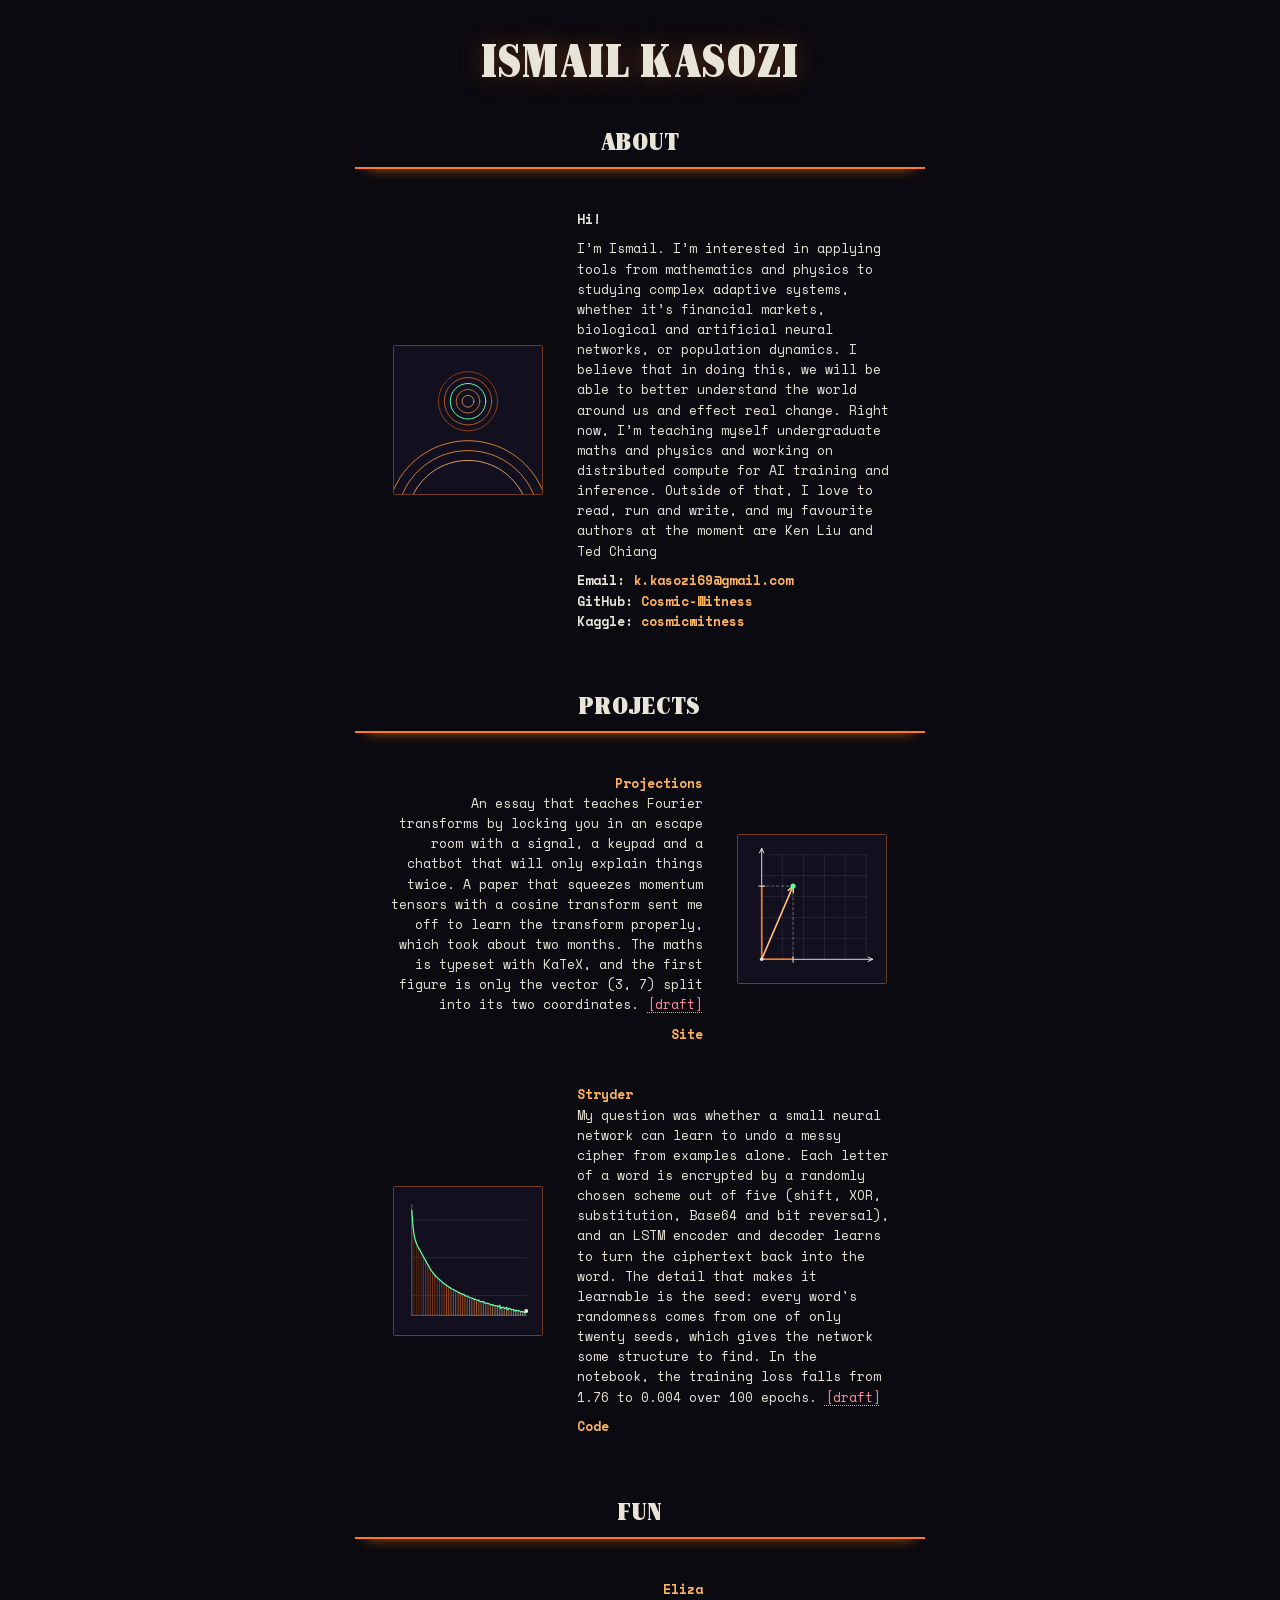
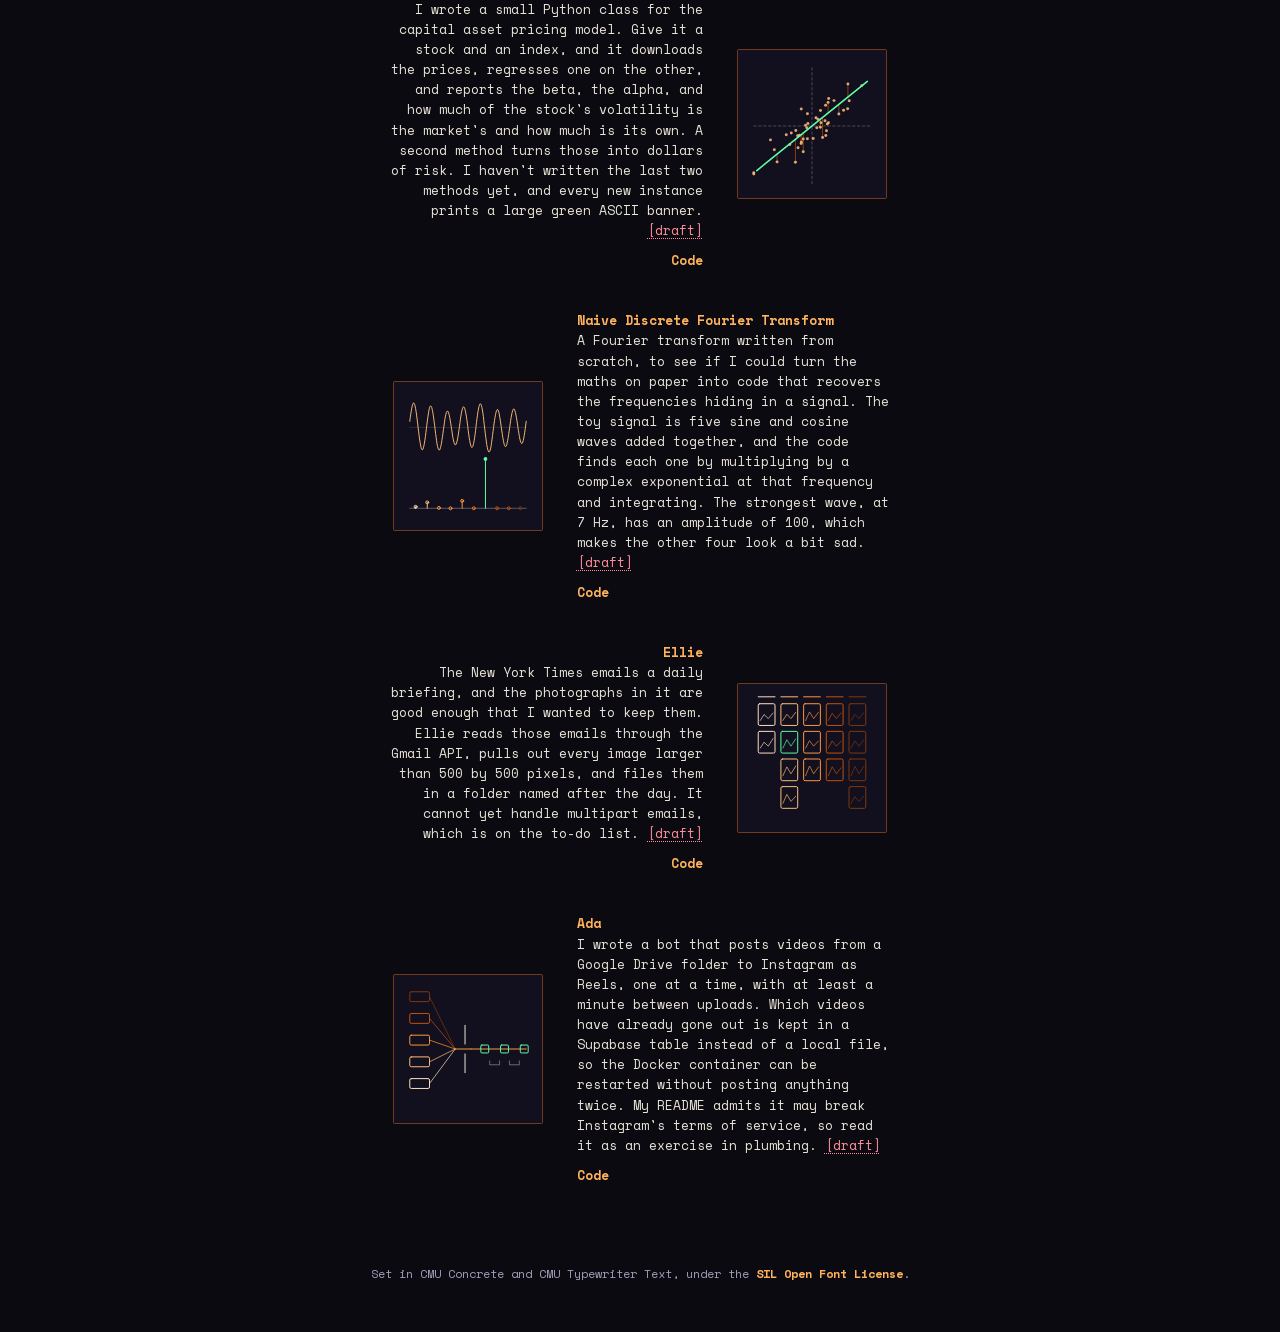
==== commit ffabeac3: "Show only site link for Projections" ====
--- a/index.html
+++ b/index.html
@@ -53,7 +53,7 @@
 <div class="entry__text">
 <h3 class="entry__title"><a href="https://cosmic-witness.github.io/Projections/">Projections</a></h3>
 <p>An essay that teaches Fourier transforms by locking you in an escape room with a signal, a keypad and a chatbot that will only explain things twice. A paper that squeezes momentum tensors with a cosine transform sent me off to learn the transform properly, which took about two months. The maths is typeset with KaTeX, and the first figure is only the vector (3, 7) split into its two coordinates. <span class="draft">[draft]</span></p>
-<p class="entry__links"><a href="https://github.com/Cosmic-Witness/Projections">Code</a> <a href="https://cosmic-witness.github.io/Projections/">Site</a> <a href="https://github.com/Cosmic-Witness/Projections/blob/main/Projections.pdf">Paper</a></p>
+<p class="entry__links"><a href="https://cosmic-witness.github.io/Projections/">Site</a></p>
 </div>
 </article>
 <article class="entry entry--left" id="stryder">
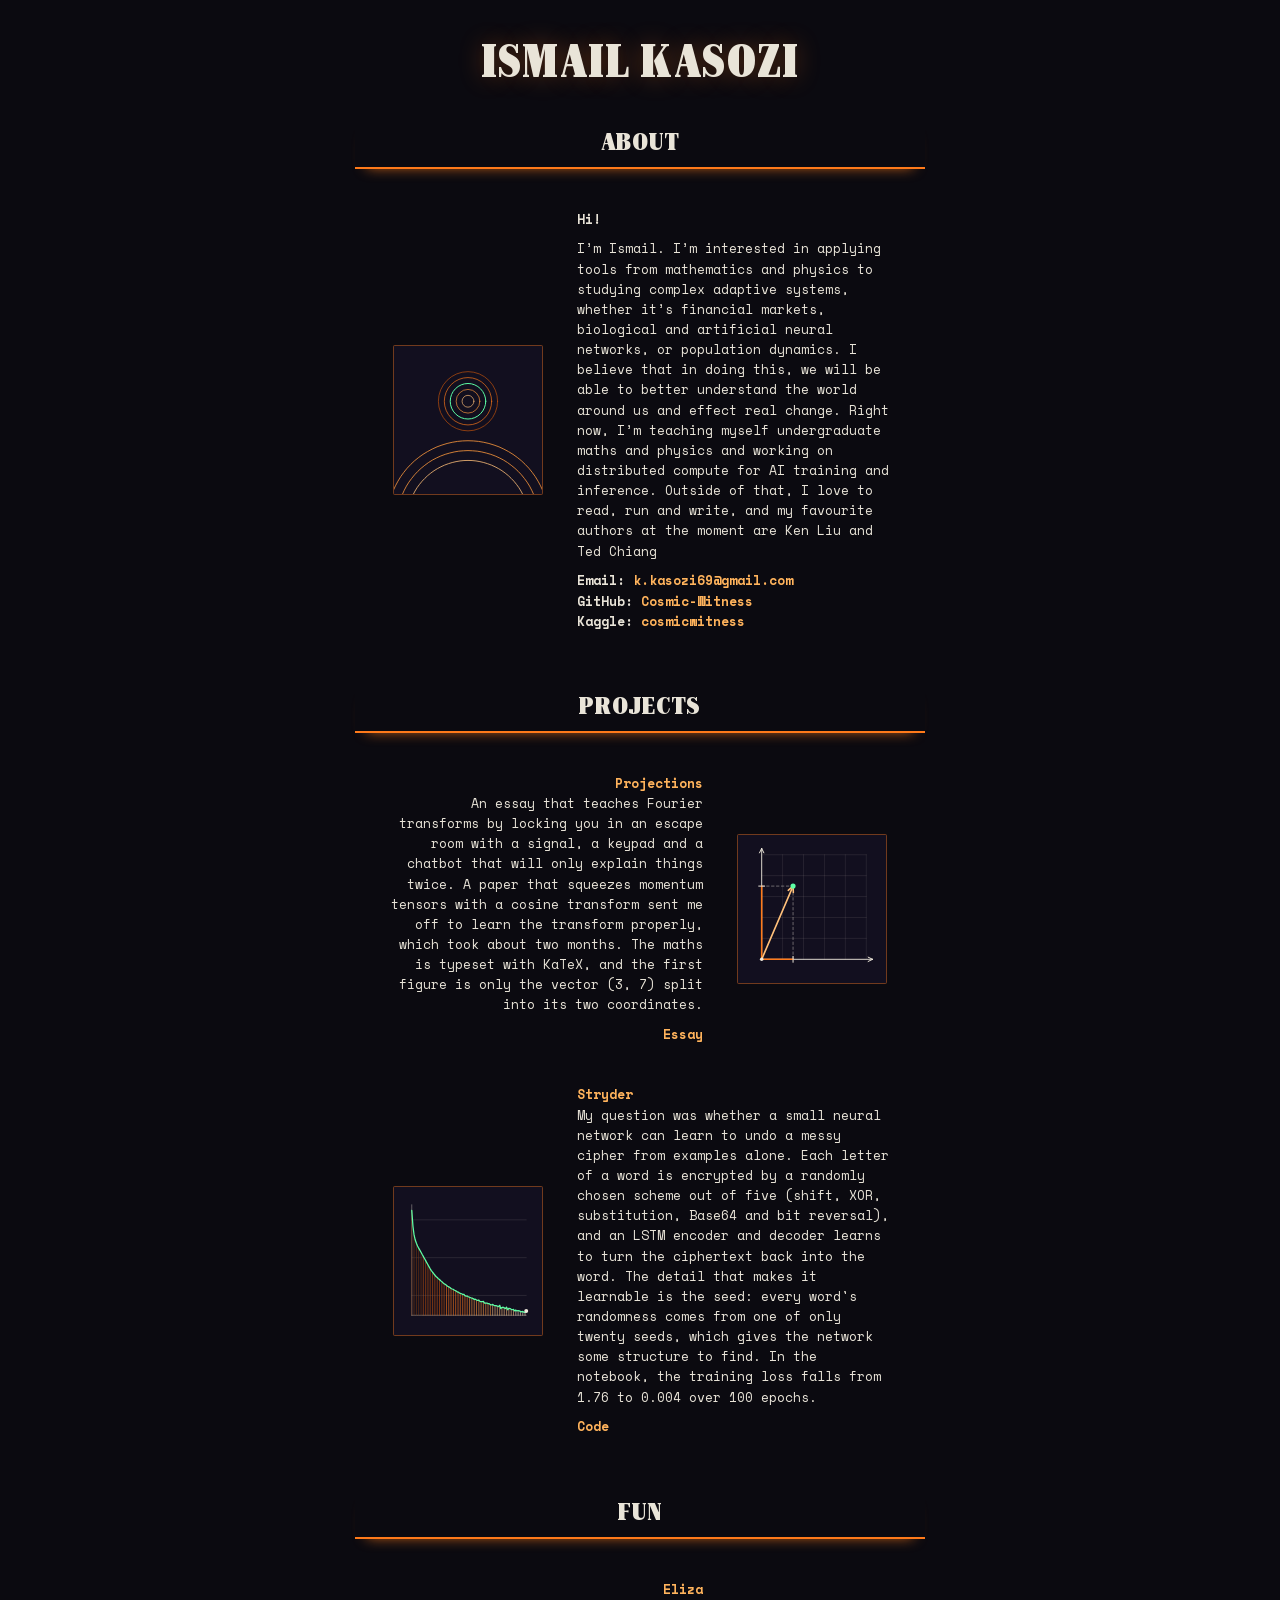
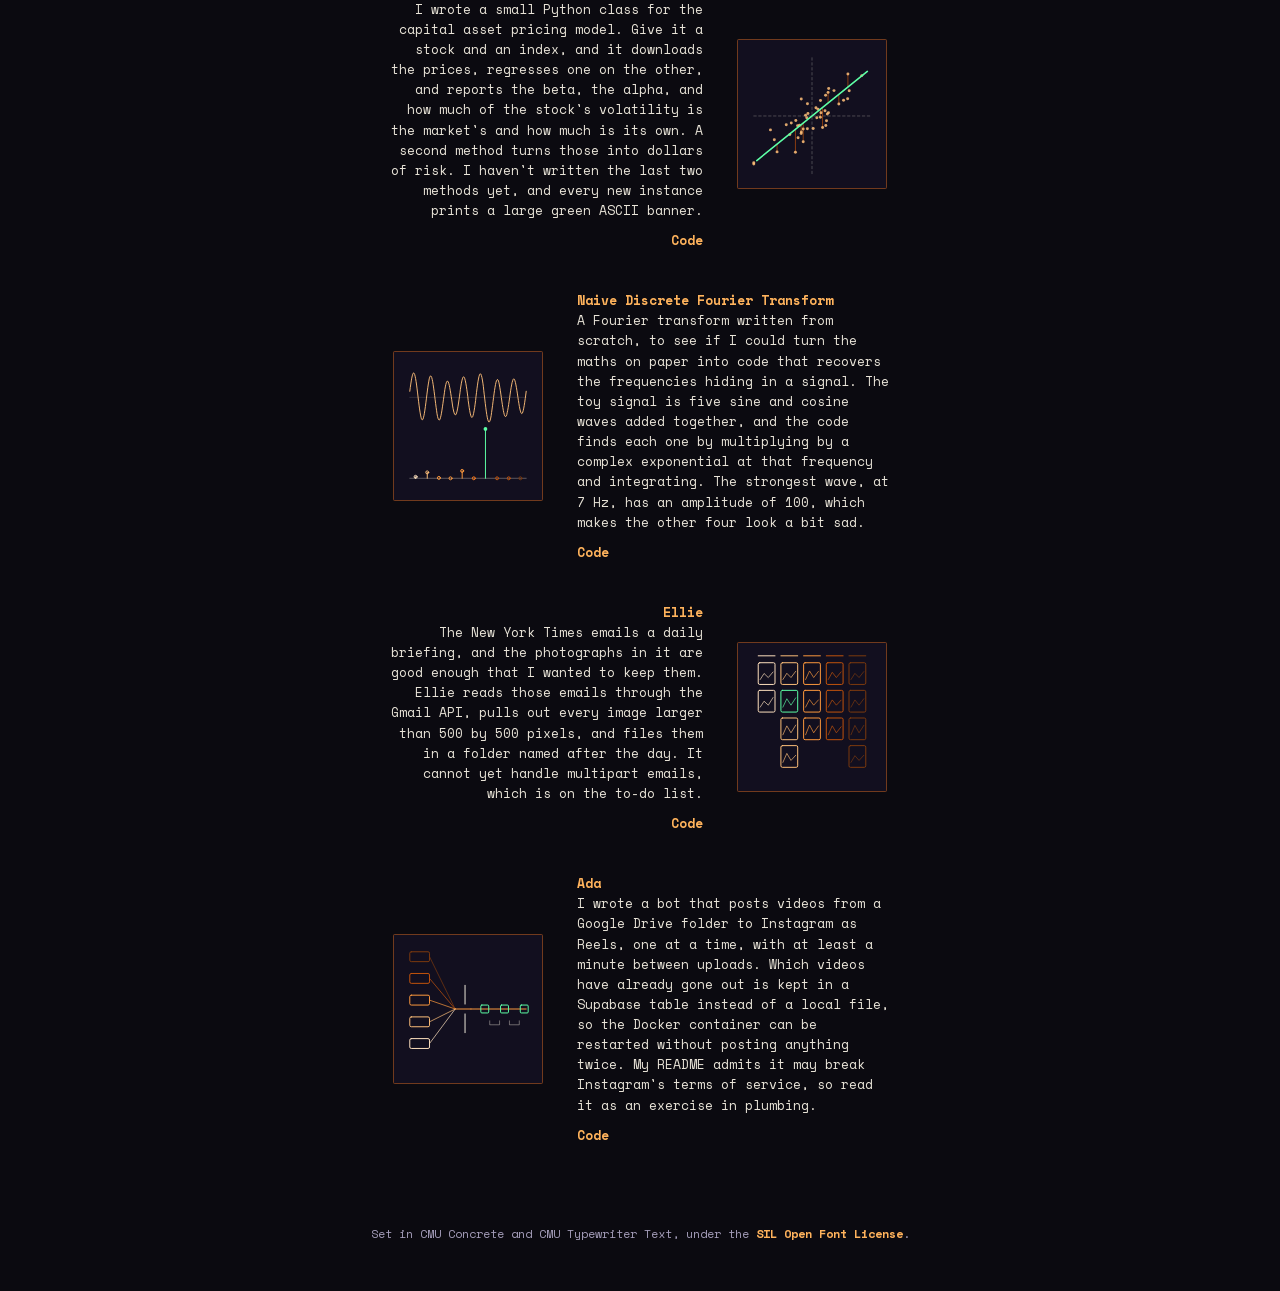
==== commit e63d0614: "Hide draft labels and name the essay link" ====
--- a/index.html
+++ b/index.html
@@ -52,15 +52,15 @@
 <div class="entry__media"><img class="thumb" src="thumbs/Projections.svg" width="150" height="150" alt="Plot of the vector (3, 7) on x and y axes, with dashed guide lines to its coordinates on each axis."></div>
 <div class="entry__text">
 <h3 class="entry__title"><a href="https://cosmic-witness.github.io/Projections/">Projections</a></h3>
-<p>An essay that teaches Fourier transforms by locking you in an escape room with a signal, a keypad and a chatbot that will only explain things twice. A paper that squeezes momentum tensors with a cosine transform sent me off to learn the transform properly, which took about two months. The maths is typeset with KaTeX, and the first figure is only the vector (3, 7) split into its two coordinates. <span class="draft">[draft]</span></p>
-<p class="entry__links"><a href="https://cosmic-witness.github.io/Projections/">Site</a></p>
+<p>An essay that teaches Fourier transforms by locking you in an escape room with a signal, a keypad and a chatbot that will only explain things twice. A paper that squeezes momentum tensors with a cosine transform sent me off to learn the transform properly, which took about two months. The maths is typeset with KaTeX, and the first figure is only the vector (3, 7) split into its two coordinates.</p>
+<p class="entry__links"><a href="https://cosmic-witness.github.io/Projections/">Essay</a></p>
 </div>
 </article>
 <article class="entry entry--left" id="stryder">
 <div class="entry__media"><img class="thumb" src="thumbs/Stryder.svg" width="150" height="150" alt="Training loss against epoch on a log scale, falling steeply at first and then flattening over 100 epochs."></div>
 <div class="entry__text">
 <h3 class="entry__title"><a href="https://github.com/Cosmic-Witness/Stryder">Stryder</a></h3>
-<p>My question was whether a small neural network can learn to undo a messy cipher from examples alone. Each letter of a word is encrypted by a randomly chosen scheme out of five (shift, XOR, substitution, Base64 and bit reversal), and an LSTM encoder and decoder learns to turn the ciphertext back into the word. The detail that makes it learnable is the seed: every word's randomness comes from one of only twenty seeds, which gives the network some structure to find. In the notebook, the training loss falls from 1.76 to 0.004 over 100 epochs. <span class="draft">[draft]</span></p>
+<p>My question was whether a small neural network can learn to undo a messy cipher from examples alone. Each letter of a word is encrypted by a randomly chosen scheme out of five (shift, XOR, substitution, Base64 and bit reversal), and an LSTM encoder and decoder learns to turn the ciphertext back into the word. The detail that makes it learnable is the seed: every word's randomness comes from one of only twenty seeds, which gives the network some structure to find. In the notebook, the training loss falls from 1.76 to 0.004 over 100 epochs.</p>
 <p class="entry__links"><a href="https://github.com/Cosmic-Witness/Stryder">Code</a></p>
 </div>
 </article>
@@ -71,7 +71,7 @@
 <div class="entry__media"><img class="thumb" src="thumbs/Eliza.svg" width="150" height="150" alt="Scatter of stock returns against market returns with a fitted red line and dashed zero axes."></div>
 <div class="entry__text">
 <h3 class="entry__title"><a href="https://github.com/Cosmic-Witness/Eliza">Eliza</a></h3>
-<p>I wrote a small Python class for the capital asset pricing model. Give it a stock and an index, and it downloads the prices, regresses one on the other, and reports the beta, the alpha, and how much of the stock's volatility is the market's and how much is its own. A second method turns those into dollars of risk. I haven't written the last two methods yet, and every new instance prints a large green ASCII banner. <span class="draft">[draft]</span></p>
+<p>I wrote a small Python class for the capital asset pricing model. Give it a stock and an index, and it downloads the prices, regresses one on the other, and reports the beta, the alpha, and how much of the stock's volatility is the market's and how much is its own. A second method turns those into dollars of risk. I haven't written the last two methods yet, and every new instance prints a large green ASCII banner.</p>
 <p class="entry__links"><a href="https://github.com/Cosmic-Witness/Eliza">Code</a></p>
 </div>
 </article>
@@ -79,7 +79,7 @@
 <div class="entry__media"><img class="thumb" src="thumbs/Naive-Discrete-Fourier-Transform.svg" width="150" height="150" alt="A summed sine wave above a stem plot of its Fourier coefficient magnitudes, with one tall spike at 7 hertz and four small ones."></div>
 <div class="entry__text">
 <h3 class="entry__title"><a href="https://github.com/Cosmic-Witness/Naive-Discrete-Fourier-Transform">Naive Discrete Fourier Transform</a></h3>
-<p>A Fourier transform written from scratch, to see if I could turn the maths on paper into code that recovers the frequencies hiding in a signal. The toy signal is five sine and cosine waves added together, and the code finds each one by multiplying by a complex exponential at that frequency and integrating. The strongest wave, at 7 Hz, has an amplitude of 100, which makes the other four look a bit sad. <span class="draft">[draft]</span></p>
+<p>A Fourier transform written from scratch, to see if I could turn the maths on paper into code that recovers the frequencies hiding in a signal. The toy signal is five sine and cosine waves added together, and the code finds each one by multiplying by a complex exponential at that frequency and integrating. The strongest wave, at 7 Hz, has an amplitude of 100, which makes the other four look a bit sad.</p>
 <p class="entry__links"><a href="https://github.com/Cosmic-Witness/Naive-Discrete-Fourier-Transform">Code</a></p>
 </div>
 </article>
@@ -87,7 +87,7 @@
 <div class="entry__media"><img class="thumb" src="thumbs/Ellie.svg" width="150" height="150" alt="A grid of photo frames in five columns, one column for each weekday."></div>
 <div class="entry__text">
 <h3 class="entry__title"><a href="https://github.com/Cosmic-Witness/Ellie">Ellie</a></h3>
-<p>The New York Times emails a daily briefing, and the photographs in it are good enough that I wanted to keep them. Ellie reads those emails through the Gmail API, pulls out every image larger than 500 by 500 pixels, and files them in a folder named after the day. It cannot yet handle multipart emails, which is on the to-do list. <span class="draft">[draft]</span></p>
+<p>The New York Times emails a daily briefing, and the photographs in it are good enough that I wanted to keep them. Ellie reads those emails through the Gmail API, pulls out every image larger than 500 by 500 pixels, and files them in a folder named after the day. It cannot yet handle multipart emails, which is on the to-do list.</p>
 <p class="entry__links"><a href="https://github.com/Cosmic-Witness/Ellie">Code</a></p>
 </div>
 </article>
@@ -95,7 +95,7 @@
 <div class="entry__media"><img class="thumb" src="thumbs/Ada.svg" width="150" height="150" alt="Five rectangles narrowing through a gate into a single line of evenly spaced squares."></div>
 <div class="entry__text">
 <h3 class="entry__title"><a href="https://github.com/Cosmic-Witness/Ada">Ada</a></h3>
-<p>I wrote a bot that posts videos from a Google Drive folder to Instagram as Reels, one at a time, with at least a minute between uploads. Which videos have already gone out is kept in a Supabase table instead of a local file, so the Docker container can be restarted without posting anything twice. My README admits it may break Instagram's terms of service, so read it as an exercise in plumbing. <span class="draft">[draft]</span></p>
+<p>I wrote a bot that posts videos from a Google Drive folder to Instagram as Reels, one at a time, with at least a minute between uploads. Which videos have already gone out is kept in a Supabase table instead of a local file, so the Docker container can be restarted without posting anything twice. My README admits it may break Instagram's terms of service, so read it as an exercise in plumbing.</p>
 <p class="entry__links"><a href="https://github.com/Cosmic-Witness/Ada">Code</a></p>
 </div>
 </article>
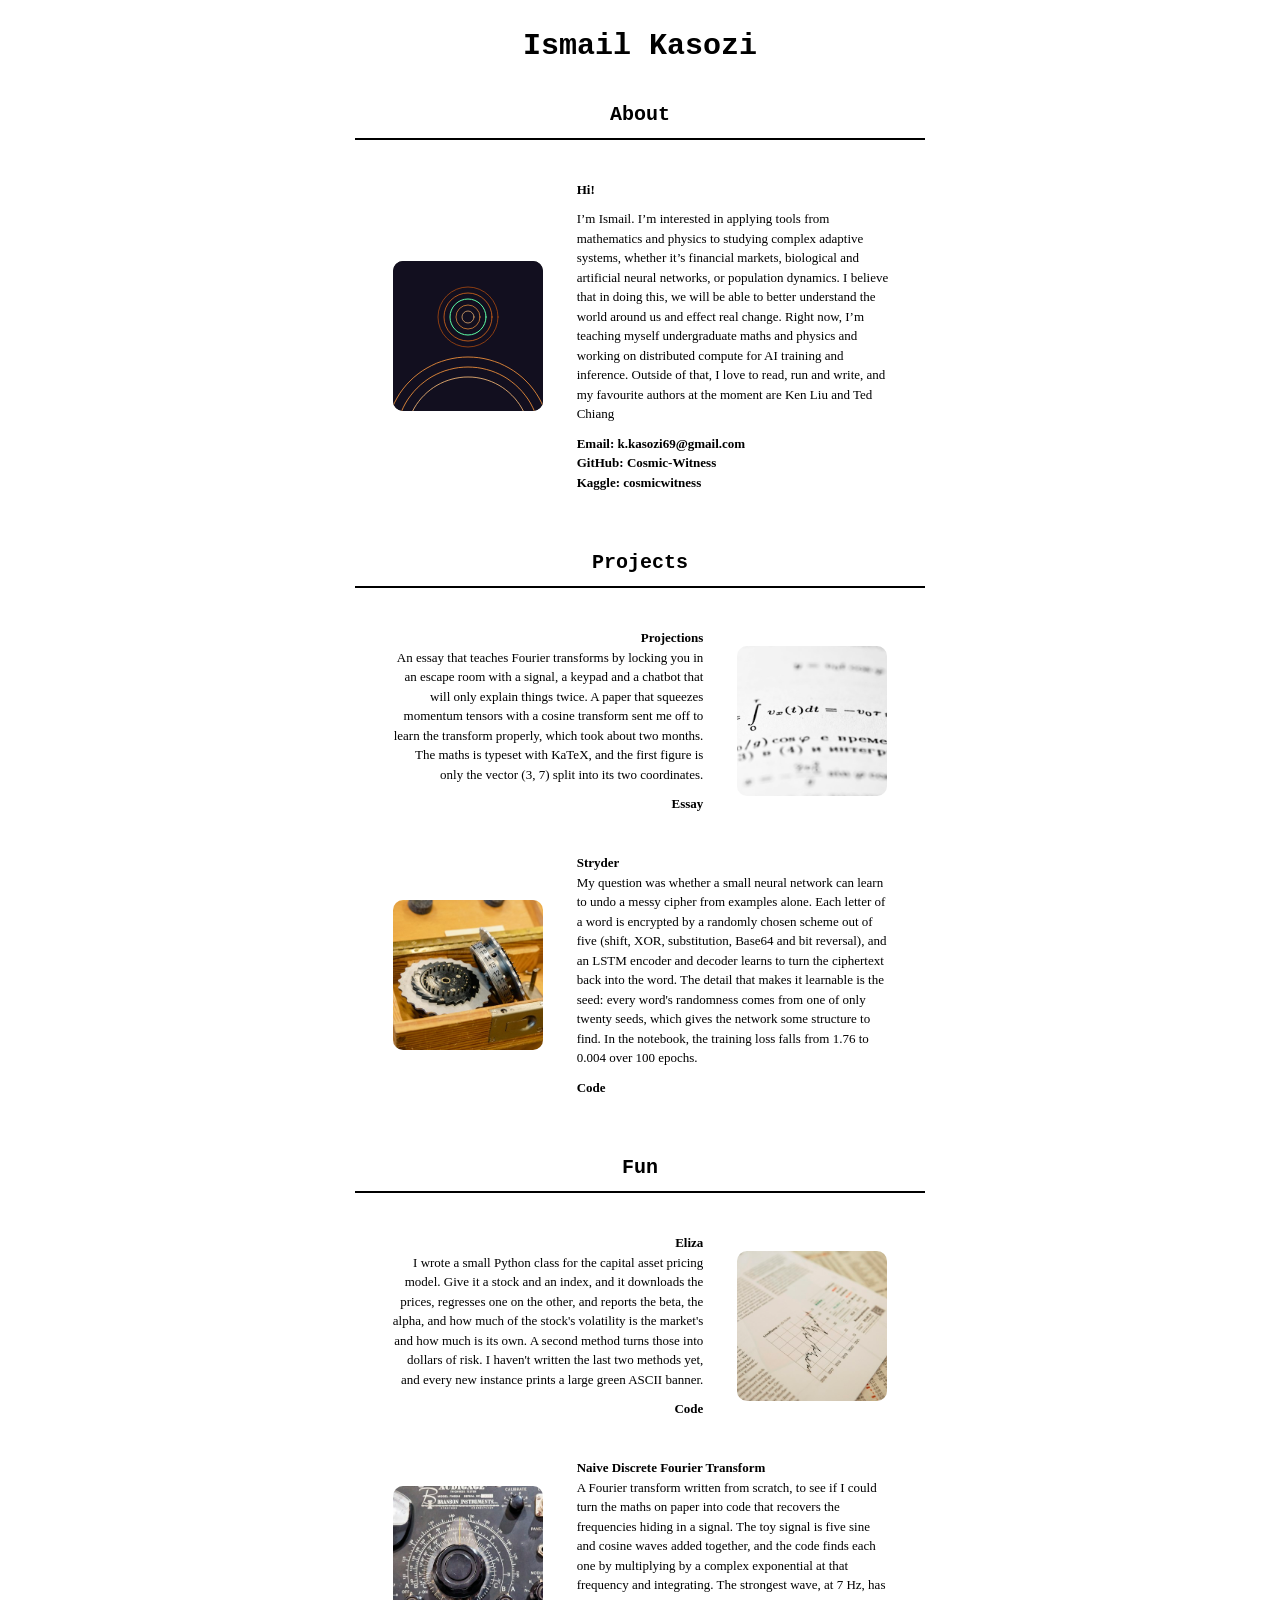
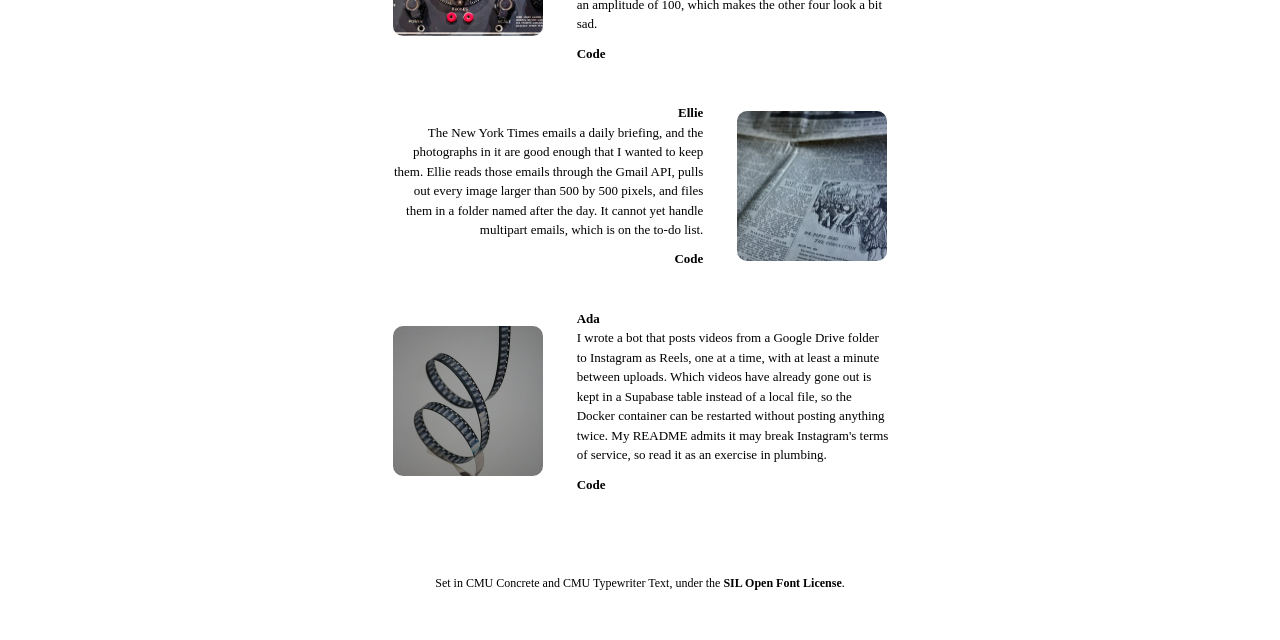
==== commit a653ab87: "Replace project thumbnails with curated photographs" ====
--- a/index.html
+++ b/index.html
@@ -49,7 +49,7 @@
 <section id="projects" aria-labelledby="h-projects">
 <h2 id="h-projects">Projects</h2>
 <article class="entry entry--right" id="projections">
-<div class="entry__media"><img class="thumb" src="thumbs/Projections.svg" width="150" height="150" alt="Plot of the vector (3, 7) on x and y axes, with dashed guide lines to its coordinates on each axis."></div>
+<div class="entry__media"><img class="thumb" src="thumbs/photos/projections.jpg" width="150" height="150" alt="Printed mathematical equations on a page."></div>
 <div class="entry__text">
 <h3 class="entry__title"><a href="https://cosmic-witness.github.io/Projections/">Projections</a></h3>
 <p>An essay that teaches Fourier transforms by locking you in an escape room with a signal, a keypad and a chatbot that will only explain things twice. A paper that squeezes momentum tensors with a cosine transform sent me off to learn the transform properly, which took about two months. The maths is typeset with KaTeX, and the first figure is only the vector (3, 7) split into its two coordinates.</p>
@@ -57,7 +57,7 @@
 </div>
 </article>
 <article class="entry entry--left" id="stryder">
-<div class="entry__media"><img class="thumb" src="thumbs/Stryder.svg" width="150" height="150" alt="Training loss against epoch on a log scale, falling steeply at first and then flattening over 100 epochs."></div>
+<div class="entry__media"><img class="thumb" src="thumbs/photos/stryder.jpg" width="150" height="150" alt="Rotors from an Enigma cipher machine."></div>
 <div class="entry__text">
 <h3 class="entry__title"><a href="https://github.com/Cosmic-Witness/Stryder">Stryder</a></h3>
 <p>My question was whether a small neural network can learn to undo a messy cipher from examples alone. Each letter of a word is encrypted by a randomly chosen scheme out of five (shift, XOR, substitution, Base64 and bit reversal), and an LSTM encoder and decoder learns to turn the ciphertext back into the word. The detail that makes it learnable is the seed: every word's randomness comes from one of only twenty seeds, which gives the network some structure to find. In the notebook, the training loss falls from 1.76 to 0.004 over 100 epochs.</p>
@@ -68,7 +68,7 @@
 <section id="fun" aria-labelledby="h-fun">
 <h2 id="h-fun">Fun</h2>
 <article class="entry entry--right" id="eliza">
-<div class="entry__media"><img class="thumb" src="thumbs/Eliza.svg" width="150" height="150" alt="Scatter of stock returns against market returns with a fitted red line and dashed zero axes."></div>
+<div class="entry__media"><img class="thumb" src="thumbs/photos/eliza.jpg" width="150" height="150" alt="A printed stock price graph on a financial newspaper."></div>
 <div class="entry__text">
 <h3 class="entry__title"><a href="https://github.com/Cosmic-Witness/Eliza">Eliza</a></h3>
 <p>I wrote a small Python class for the capital asset pricing model. Give it a stock and an index, and it downloads the prices, regresses one on the other, and reports the beta, the alpha, and how much of the stock's volatility is the market's and how much is its own. A second method turns those into dollars of risk. I haven't written the last two methods yet, and every new instance prints a large green ASCII banner.</p>
@@ -76,7 +76,7 @@
 </div>
 </article>
 <article class="entry entry--left" id="naive-discrete-fourier-transform">
-<div class="entry__media"><img class="thumb" src="thumbs/Naive-Discrete-Fourier-Transform.svg" width="150" height="150" alt="A summed sine wave above a stem plot of its Fourier coefficient magnitudes, with one tall spike at 7 hertz and four small ones."></div>
+<div class="entry__media"><img class="thumb" src="thumbs/photos/naive-dft.jpg" width="150" height="150" alt="Controls on a vintage audio signal generator."></div>
 <div class="entry__text">
 <h3 class="entry__title"><a href="https://github.com/Cosmic-Witness/Naive-Discrete-Fourier-Transform">Naive Discrete Fourier Transform</a></h3>
 <p>A Fourier transform written from scratch, to see if I could turn the maths on paper into code that recovers the frequencies hiding in a signal. The toy signal is five sine and cosine waves added together, and the code finds each one by multiplying by a complex exponential at that frequency and integrating. The strongest wave, at 7 Hz, has an amplitude of 100, which makes the other four look a bit sad.</p>
@@ -84,7 +84,7 @@
 </div>
 </article>
 <article class="entry entry--right" id="ellie">
-<div class="entry__media"><img class="thumb" src="thumbs/Ellie.svg" width="150" height="150" alt="A grid of photo frames in five columns, one column for each weekday."></div>
+<div class="entry__media"><img class="thumb" src="thumbs/photos/ellie.jpg" width="150" height="150" alt="A newspaper open to an illustrated article."></div>
 <div class="entry__text">
 <h3 class="entry__title"><a href="https://github.com/Cosmic-Witness/Ellie">Ellie</a></h3>
 <p>The New York Times emails a daily briefing, and the photographs in it are good enough that I wanted to keep them. Ellie reads those emails through the Gmail API, pulls out every image larger than 500 by 500 pixels, and files them in a folder named after the day. It cannot yet handle multipart emails, which is on the to-do list.</p>
@@ -92,7 +92,7 @@
 </div>
 </article>
 <article class="entry entry--left" id="ada">
-<div class="entry__media"><img class="thumb" src="thumbs/Ada.svg" width="150" height="150" alt="Five rectangles narrowing through a gate into a single line of evenly spaced squares."></div>
+<div class="entry__media"><img class="thumb" src="thumbs/photos/ada.jpg" width="150" height="150" alt="A curling strip of 8 mm film."></div>
 <div class="entry__text">
 <h3 class="entry__title"><a href="https://github.com/Cosmic-Witness/Ada">Ada</a></h3>
 <p>I wrote a bot that posts videos from a Google Drive folder to Instagram as Reels, one at a time, with at least a minute between uploads. Which videos have already gone out is kept in a Supabase table instead of a local file, so the Docker container can be restarted without posting anything twice. My README admits it may break Instagram's terms of service, so read it as an exercise in plumbing.</p>
--- a/styles.css
+++ b/styles.css
@@ -1,59 +1,50 @@
 /* Personal site. One centred column, no framework, no JavaScript needed to read it.
-   Dark, with an orange rule and a green accent: the layout is plain and only colour and type carry the mood. */
+   Layout and measurements follow the reference (gabgoh.github.io); typography is a deliberate choice. */
 
 /* ---- Fonts ---------------------------------------------------------------------------------
-   Self-hosted, SIL OFL 1.1 (licences in fonts/). font-display: block, plus the <link rel="preload"> tags in
-   index.html, means text is held back for a few milliseconds instead of being drawn in one face and then
-   swapped to another. */
-@font-face { font-family: "Roboto Serif Display"; font-weight: 900; font-style: normal; font-display: block;
-  src: url("fonts/roboto-serif-display.woff2") format("woff2"); }
-@font-face { font-family: "Roboto Serif Text"; font-weight: 400 700; font-style: normal; font-display: block;
-  src: url("fonts/roboto-serif-text.woff2") format("woff2"); }
-@font-face { font-family: "Space Mono"; font-weight: 400; font-style: normal; font-display: block;
-  src: url("fonts/space-mono-regular.woff2") format("woff2"); }
-@font-face { font-family: "Space Mono"; font-weight: 700; font-style: normal; font-display: block;
-  src: url("fonts/space-mono-bold.woff2") format("woff2"); }
+   Self-hosted CM Unicode subsets (SIL OFL 1.1, see fonts/OFL.txt).
+   font-display: block, plus the <link rel="preload"> tags in index.html, means text is held back for
+   a few milliseconds instead of being drawn in one face and then swapped to another. */
+@font-face { font-family: "CMU Concrete"; font-weight: 400; font-style: normal; font-display: block;
+  src: url("fonts/cmu-concrete-roman.woff2") format("woff2"); }
+@font-face { font-family: "CMU Concrete"; font-weight: 700; font-style: normal; font-display: block;
+  src: url("fonts/cmu-concrete-bold.woff2") format("woff2"); }
+@font-face { font-family: "CMU Typewriter Text"; font-weight: 400; font-style: normal; font-display: block;
+  src: url("fonts/cmu-typewriter-regular.woff2") format("woff2"); }
+@font-face { font-family: "CMU Typewriter Text"; font-weight: 700; font-style: normal; font-display: block;
+  src: url("fonts/cmu-typewriter-bold.woff2") format("woff2"); }
 
 /* ---- Font presets ----------------------------------------------------------------------------
    Change <html data-font="..."> (or `font:` in content/projects.yaml, then rebuild).
-     mixed     heavy condensed serif for the name and headings, monospace for everything else (default).
-     terminal  monospace everywhere.
-     paper     the serif everywhere: heavy for the headings, a text weight for the rest.
+     paper     CMU Concrete everywhere: reads like a typeset paper.
+     terminal  CMU Typewriter Text everywhere: reads like a terminal.
+     mixed     typewriter for the name and headings, Concrete for everything else (default).
    Each preset sets two custom properties. If a web font fails to load, each falls back inside its own
-   family (serif or monospace), so one preset never turns into another. */
+   family (serif for paper, monospace for terminal), so one preset never turns into another. */
 :root {
-  color-scheme: dark;
-  --paper: #0b0a10;        /* page */
-  --ink: #e9e4d8;         /* text */
-  --muted: #a39cb8;
-  --accent: #ff7a1a;       /* the rule under each heading */
-  --link: #ffb35c;
-  --green: #5dffa6;
-  --alert: #ff8e9a;        /* [draft] and [TODO] */
+  color-scheme: light;
+  --ink: #000;
+  --paper: #fff;
 
-  --display: "Roboto Serif Display", "Times New Roman", Times, serif;
-  --serif: "Roboto Serif Text", Georgia, "Times New Roman", serif;
-  --mono: "Space Mono", ui-monospace, "SFMono-Regular", Menlo, Consolas, monospace;
+  --concrete: "CMU Concrete", serif;
+  --typewriter: "CMU Typewriter Text", ui-monospace, monospace;
 
-  --font-body: var(--mono);
-  --font-head: var(--display);
-  --head-weight: 900;
-  --head-tracking: 0.03em;
+  --font-body: var(--concrete);
+  --font-head: var(--typewriter);
 
-  --size-body: 13px;
-  --size-h1: 46px;
-  --size-h2: 25px;
-  --leading: 1.55;
+  --size-body: 13px;      /* the reference uses 13px (12.5px in some rows) */
+  --size-h1: 30px;        /* the reference h1 computes to 30px: 2em of its 15px wrapper */
+  --size-h2: 20px;
+  --leading: 1.5;
 }
-:root[data-font="mixed"]    { --font-body: var(--mono);  --font-head: var(--display); }
-:root[data-font="terminal"] { --font-body: var(--mono);  --font-head: var(--mono);
-                              --head-weight: 700; --head-tracking: 0.14em; --size-h1: 28px; --size-h2: 17px; }
-:root[data-font="paper"]    { --font-body: var(--serif); --font-head: var(--display); --size-body: 14px; }
+:root[data-font="paper"]    { --font-body: var(--concrete);   --font-head: var(--concrete); }
+:root[data-font="terminal"] { --font-body: var(--typewriter); --font-head: var(--typewriter); }
+:root[data-font="mixed"]    { --font-body: var(--concrete);   --font-head: var(--typewriter); }
 
 /* ---- Base ------------------------------------------------------------------------------------ */
 *, *::before, *::after { box-sizing: border-box; }
 
-html { background: var(--paper); -webkit-text-size-adjust: 100%; text-size-adjust: 100%; }
+html { -webkit-text-size-adjust: 100%; text-size-adjust: 100%; }
 
 body {
   margin: 0;
@@ -66,42 +57,36 @@
   overflow-wrap: break-word;
 }
 
-a { color: var(--link); font-weight: 700; text-decoration: none; }
-a:hover { text-decoration: underline; text-underline-offset: 2px; text-shadow: 0 0 12px rgba(255, 179, 92, 0.55); }
-a:focus-visible { outline: 2px solid var(--green); outline-offset: 3px; border-radius: 2px; }
+a { color: var(--ink); font-weight: 700; text-decoration: none; }
+a:hover { text-decoration: underline; text-underline-offset: 2px; }
+a:focus-visible { outline: 2px solid var(--ink); outline-offset: 3px; border-radius: 2px; }
 
-.skip { position: absolute; left: 8px; top: -48px; padding: 6px 10px; background: var(--paper); border: 2px solid var(--green); }
+.skip { position: absolute; left: 8px; top: -48px; padding: 6px 10px; background: var(--paper); border: 2px solid var(--ink); }
 .skip:focus { top: 8px; }
 
 /* ---- Name and section headings -------------------------------------------------------------- */
-.masthead { padding-top: 36px; text-align: center; }
+.masthead { padding-top: 28px; text-align: center; }
 
 h1 {
   margin: 0;
   font-family: var(--font-head);
   font-size: var(--size-h1);
-  font-weight: var(--head-weight);
-  letter-spacing: var(--head-tracking);
-  text-transform: uppercase;
-  line-height: 1.1;
-  text-shadow: 0 0 24px rgba(255, 122, 26, 0.3);
+  font-weight: 700;
+  line-height: 1.2;
 }
 
 /* 550px of text plus 10px padding each side, and one 2px rule underneath: nothing else. */
 h2 {
   width: 100%;
   max-width: 570px;
-  margin: 30px auto 0;
+  margin: 28px auto 0;
   padding: 10px;
-  border-bottom: 2px solid var(--accent);
-  box-shadow: 0 10px 14px -12px rgba(255, 122, 26, 0.85);
+  border-bottom: 2px solid var(--ink);
   text-align: center;
   font-family: var(--font-head);
   font-size: var(--size-h2);
-  font-weight: var(--head-weight);
-  letter-spacing: var(--head-tracking);
-  text-transform: uppercase;
-  line-height: 1.2;
+  font-weight: 700;
+  line-height: 1.3;
 }
 
 /* ---- Entries ---------------------------------------------------------------------------------
@@ -125,35 +110,33 @@
 .entry--right { flex-direction: row-reverse; }
 .entry--right .entry__text { text-align: right; }
 
-.thumb { display: block; width: 150px; height: 150px; border: 1px solid rgba(255, 122, 26, 0.4); border-radius: 2px; background: #120f1f; }
+.thumb { display: block; width: 150px; height: 150px; object-fit: cover; border-radius: 10px; background: #333; }
 
 .entry__title { margin: 0; font-size: inherit; font-weight: 700; line-height: inherit; }
 .entry__text p { margin: 0 0 0.75em; }
 .entry__text p:last-child { margin-bottom: 0; }
-.entry__built b { color: var(--green); }
 .entry__links a + a { margin-left: 1.4em; }
 
 .hello { margin-bottom: 0.4em; font-weight: 700; }
 .contact { margin-top: 1em; }
 
-/* Markers for things you still have to fill in.
-   A text decoration, not a border, so the marks appear together with the text and not before it. */
-.todo, .draft { color: var(--alert); font-weight: 400; text-decoration: underline dotted; text-decoration-thickness: 1px; text-underline-offset: 3px; }
+/* Markers for things you still have to fill in. Plain black: the page has no other colour. */
+/* a text decoration, not a border, so the marks appear together with the text and not before it */
+.todo, .draft { font-weight: 400; text-decoration: underline dotted; text-decoration-thickness: 1px; text-underline-offset: 3px; }
 .draft { white-space: nowrap; }
 
-footer { max-width: 570px; margin: 48px auto 0; padding-top: 12px; text-align: center; color: var(--muted); font-size: 12px; }
+footer { max-width: 570px; margin: 48px auto 0; padding-top: 12px; text-align: center; font-size: 12px; }
 
 /* ---- Phones ----------------------------------------------------------------------------------
    Stack each entry: image on top, centred; all text left-aligned. Body text goes up to 16px
    (15px in the monospace preset, whose letters are wider). */
 @media (max-width: 640px) {
-  :root { --size-body: 16px; --size-h1: 36px; --size-h2: 23px; --leading: 1.55; }
-  :root[data-font="terminal"] { --size-body: 15px; --size-h1: 22px; --size-h2: 15px; }
-  :root[data-font="paper"] { --size-body: 16px; }
+  :root { --size-body: 16px; --size-h1: 26px; --size-h2: 20px; --leading: 1.55; }
+  :root[data-font="terminal"] { --size-body: 15px; }
 
   body { padding-bottom: 32px; }
 
-  h2 { margin-top: 18px; }
+  h2 { margin-top: 16px; }
 
   .entry, .entry--right {
     flex-direction: column;
@@ -169,10 +152,7 @@
   .entry__links a { display: inline-block; padding: 6px 0; }
 }
 
-/* On paper, back to dark ink on white. */
 @media print {
-  :root { --paper: #fff; --ink: #000; --muted: #444; --link: #000; --accent: #000; --green: #000; --alert: #000; }
   .skip { display: none; }
   a { text-decoration: underline; }
-  h1, h2 { text-shadow: none; box-shadow: none; }
 }
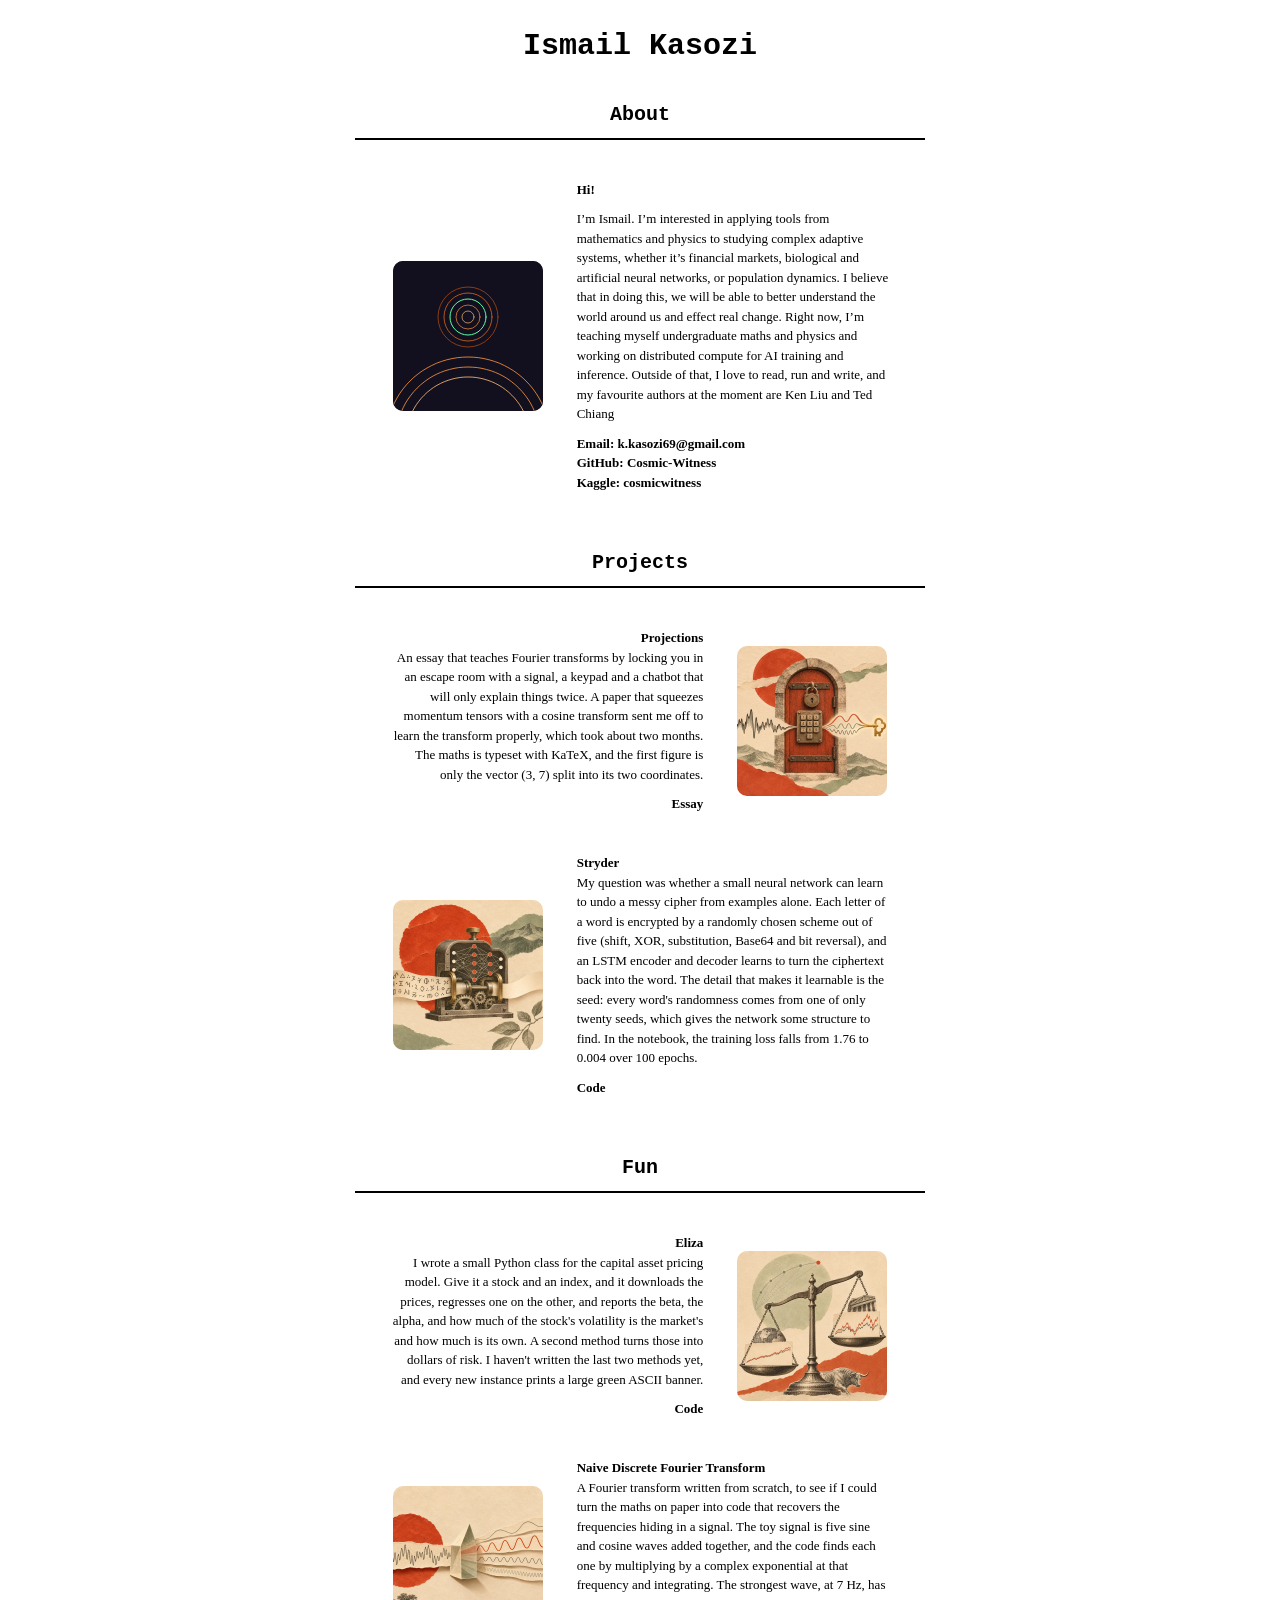
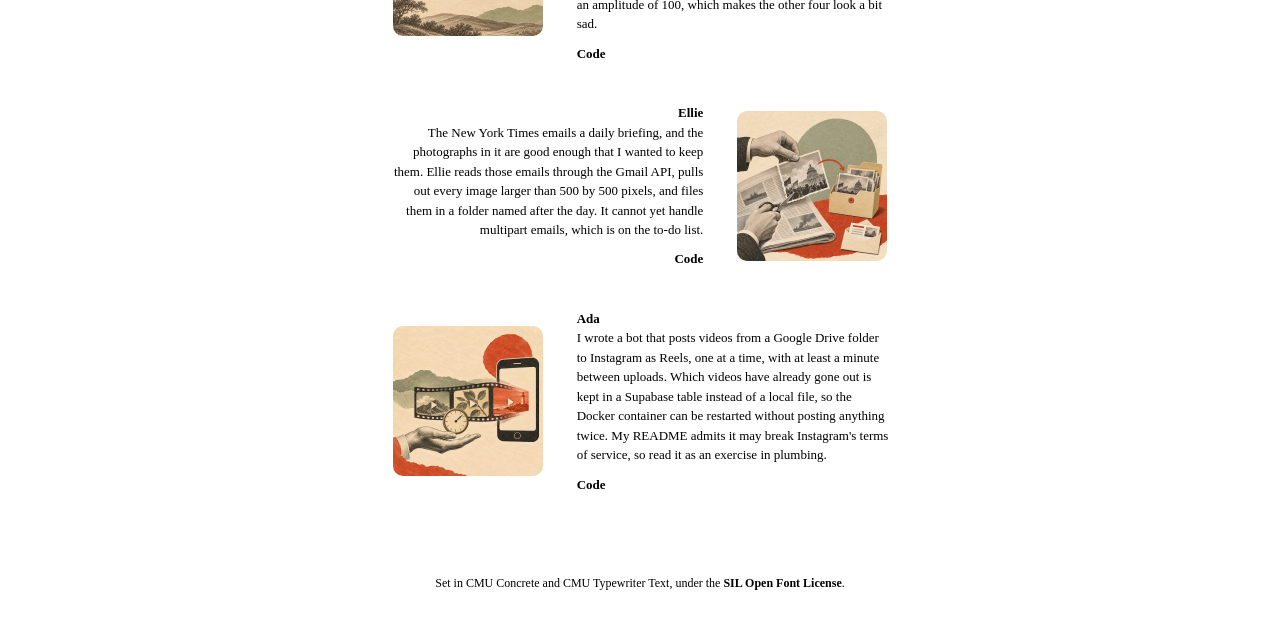
==== commit fbec546e: "Illustrate each project with its own visual story" ====
--- a/index.html
+++ b/index.html
@@ -49,7 +49,7 @@
 <section id="projects" aria-labelledby="h-projects">
 <h2 id="h-projects">Projects</h2>
 <article class="entry entry--right" id="projections">
-<div class="entry__media"><img class="thumb" src="thumbs/photos/projections.jpg" width="150" height="150" alt="Printed mathematical equations on a page."></div>
+<div class="entry__media"><img class="thumb" src="thumbs/illustrations/projections.webp" width="150" height="150" alt="A locked door and keypad transform a waveform into a key."></div>
 <div class="entry__text">
 <h3 class="entry__title"><a href="https://cosmic-witness.github.io/Projections/">Projections</a></h3>
 <p>An essay that teaches Fourier transforms by locking you in an escape room with a signal, a keypad and a chatbot that will only explain things twice. A paper that squeezes momentum tensors with a cosine transform sent me off to learn the transform properly, which took about two months. The maths is typeset with KaTeX, and the first figure is only the vector (3, 7) split into its two coordinates.</p>
@@ -57,7 +57,7 @@
 </div>
 </article>
 <article class="entry entry--left" id="stryder">
-<div class="entry__media"><img class="thumb" src="thumbs/photos/stryder.jpg" width="150" height="150" alt="Rotors from an Enigma cipher machine."></div>
+<div class="entry__media"><img class="thumb" src="thumbs/illustrations/stryder.webp" width="150" height="150" alt="A paper cipher passes through a decoder with a network of connected nodes."></div>
 <div class="entry__text">
 <h3 class="entry__title"><a href="https://github.com/Cosmic-Witness/Stryder">Stryder</a></h3>
 <p>My question was whether a small neural network can learn to undo a messy cipher from examples alone. Each letter of a word is encrypted by a randomly chosen scheme out of five (shift, XOR, substitution, Base64 and bit reversal), and an LSTM encoder and decoder learns to turn the ciphertext back into the word. The detail that makes it learnable is the seed: every word's randomness comes from one of only twenty seeds, which gives the network some structure to find. In the notebook, the training loss falls from 1.76 to 0.004 over 100 epochs.</p>
@@ -68,7 +68,7 @@
 <section id="fun" aria-labelledby="h-fun">
 <h2 id="h-fun">Fun</h2>
 <article class="entry entry--right" id="eliza">
-<div class="entry__media"><img class="thumb" src="thumbs/photos/eliza.jpg" width="150" height="150" alt="A printed stock price graph on a financial newspaper."></div>
+<div class="entry__media"><img class="thumb" src="thumbs/illustrations/eliza.webp" width="150" height="150" alt="A balance scale compares a stock chart with a market chart."></div>
 <div class="entry__text">
 <h3 class="entry__title"><a href="https://github.com/Cosmic-Witness/Eliza">Eliza</a></h3>
 <p>I wrote a small Python class for the capital asset pricing model. Give it a stock and an index, and it downloads the prices, regresses one on the other, and reports the beta, the alpha, and how much of the stock's volatility is the market's and how much is its own. A second method turns those into dollars of risk. I haven't written the last two methods yet, and every new instance prints a large green ASCII banner.</p>
@@ -76,7 +76,7 @@
 </div>
 </article>
 <article class="entry entry--left" id="naive-discrete-fourier-transform">
-<div class="entry__media"><img class="thumb" src="thumbs/photos/naive-dft.jpg" width="150" height="150" alt="Controls on a vintage audio signal generator."></div>
+<div class="entry__media"><img class="thumb" src="thumbs/illustrations/naive-dft.webp" width="150" height="150" alt="A combined waveform separating into individual waves."></div>
 <div class="entry__text">
 <h3 class="entry__title"><a href="https://github.com/Cosmic-Witness/Naive-Discrete-Fourier-Transform">Naive Discrete Fourier Transform</a></h3>
 <p>A Fourier transform written from scratch, to see if I could turn the maths on paper into code that recovers the frequencies hiding in a signal. The toy signal is five sine and cosine waves added together, and the code finds each one by multiplying by a complex exponential at that frequency and integrating. The strongest wave, at 7 Hz, has an amplitude of 100, which makes the other four look a bit sad.</p>
@@ -84,7 +84,7 @@
 </div>
 </article>
 <article class="entry entry--right" id="ellie">
-<div class="entry__media"><img class="thumb" src="thumbs/photos/ellie.jpg" width="150" height="150" alt="A newspaper open to an illustrated article."></div>
+<div class="entry__media"><img class="thumb" src="thumbs/illustrations/ellie.webp" width="150" height="150" alt="A newspaper photograph being clipped and saved in a folder."></div>
 <div class="entry__text">
 <h3 class="entry__title"><a href="https://github.com/Cosmic-Witness/Ellie">Ellie</a></h3>
 <p>The New York Times emails a daily briefing, and the photographs in it are good enough that I wanted to keep them. Ellie reads those emails through the Gmail API, pulls out every image larger than 500 by 500 pixels, and files them in a folder named after the day. It cannot yet handle multipart emails, which is on the to-do list.</p>
@@ -92,7 +92,7 @@
 </div>
 </article>
 <article class="entry entry--left" id="ada">
-<div class="entry__media"><img class="thumb" src="thumbs/photos/ada.jpg" width="150" height="150" alt="A curling strip of 8 mm film."></div>
+<div class="entry__media"><img class="thumb" src="thumbs/illustrations/ada.webp" width="150" height="150" alt="A strip of video frames passes a clock towards a phone."></div>
 <div class="entry__text">
 <h3 class="entry__title"><a href="https://github.com/Cosmic-Witness/Ada">Ada</a></h3>
 <p>I wrote a bot that posts videos from a Google Drive folder to Instagram as Reels, one at a time, with at least a minute between uploads. Which videos have already gone out is kept in a Supabase table instead of a local file, so the Docker container can be restarted without posting anything twice. My README admits it may break Instagram's terms of service, so read it as an exercise in plumbing.</p>
